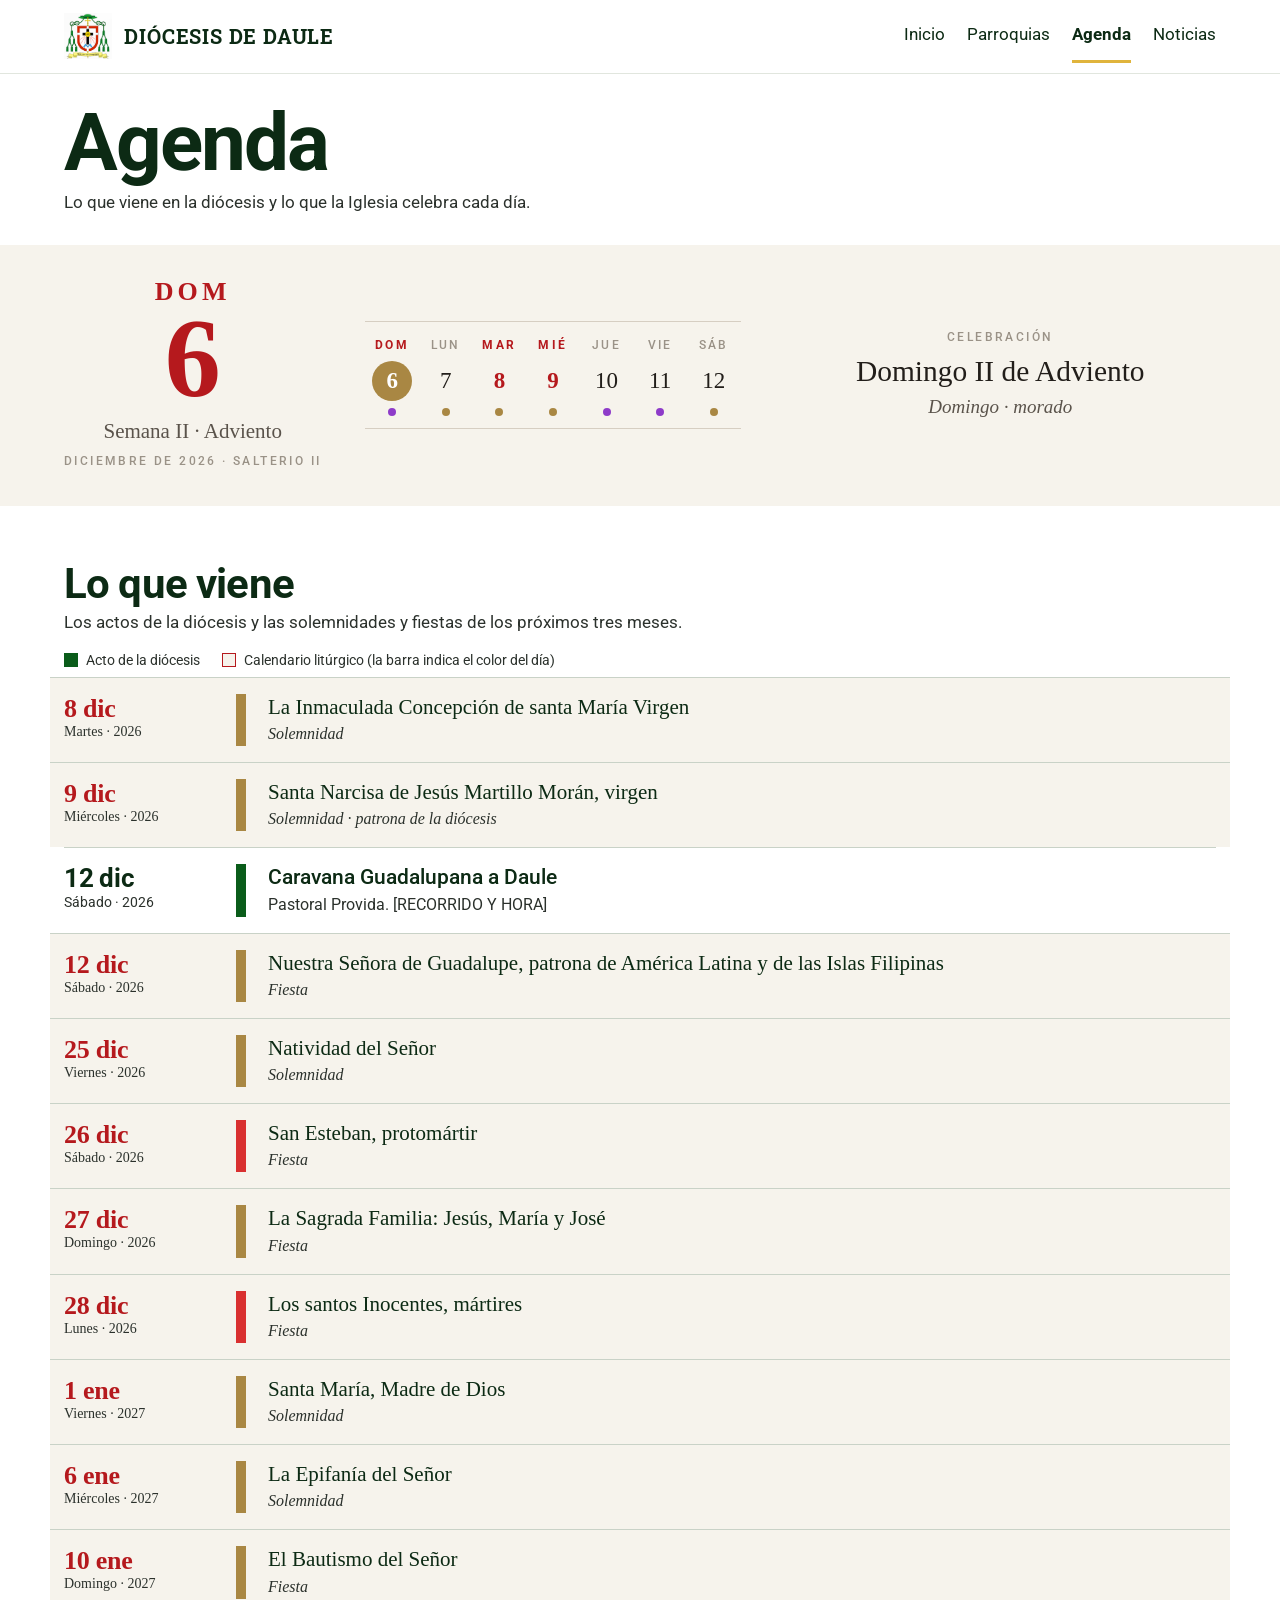
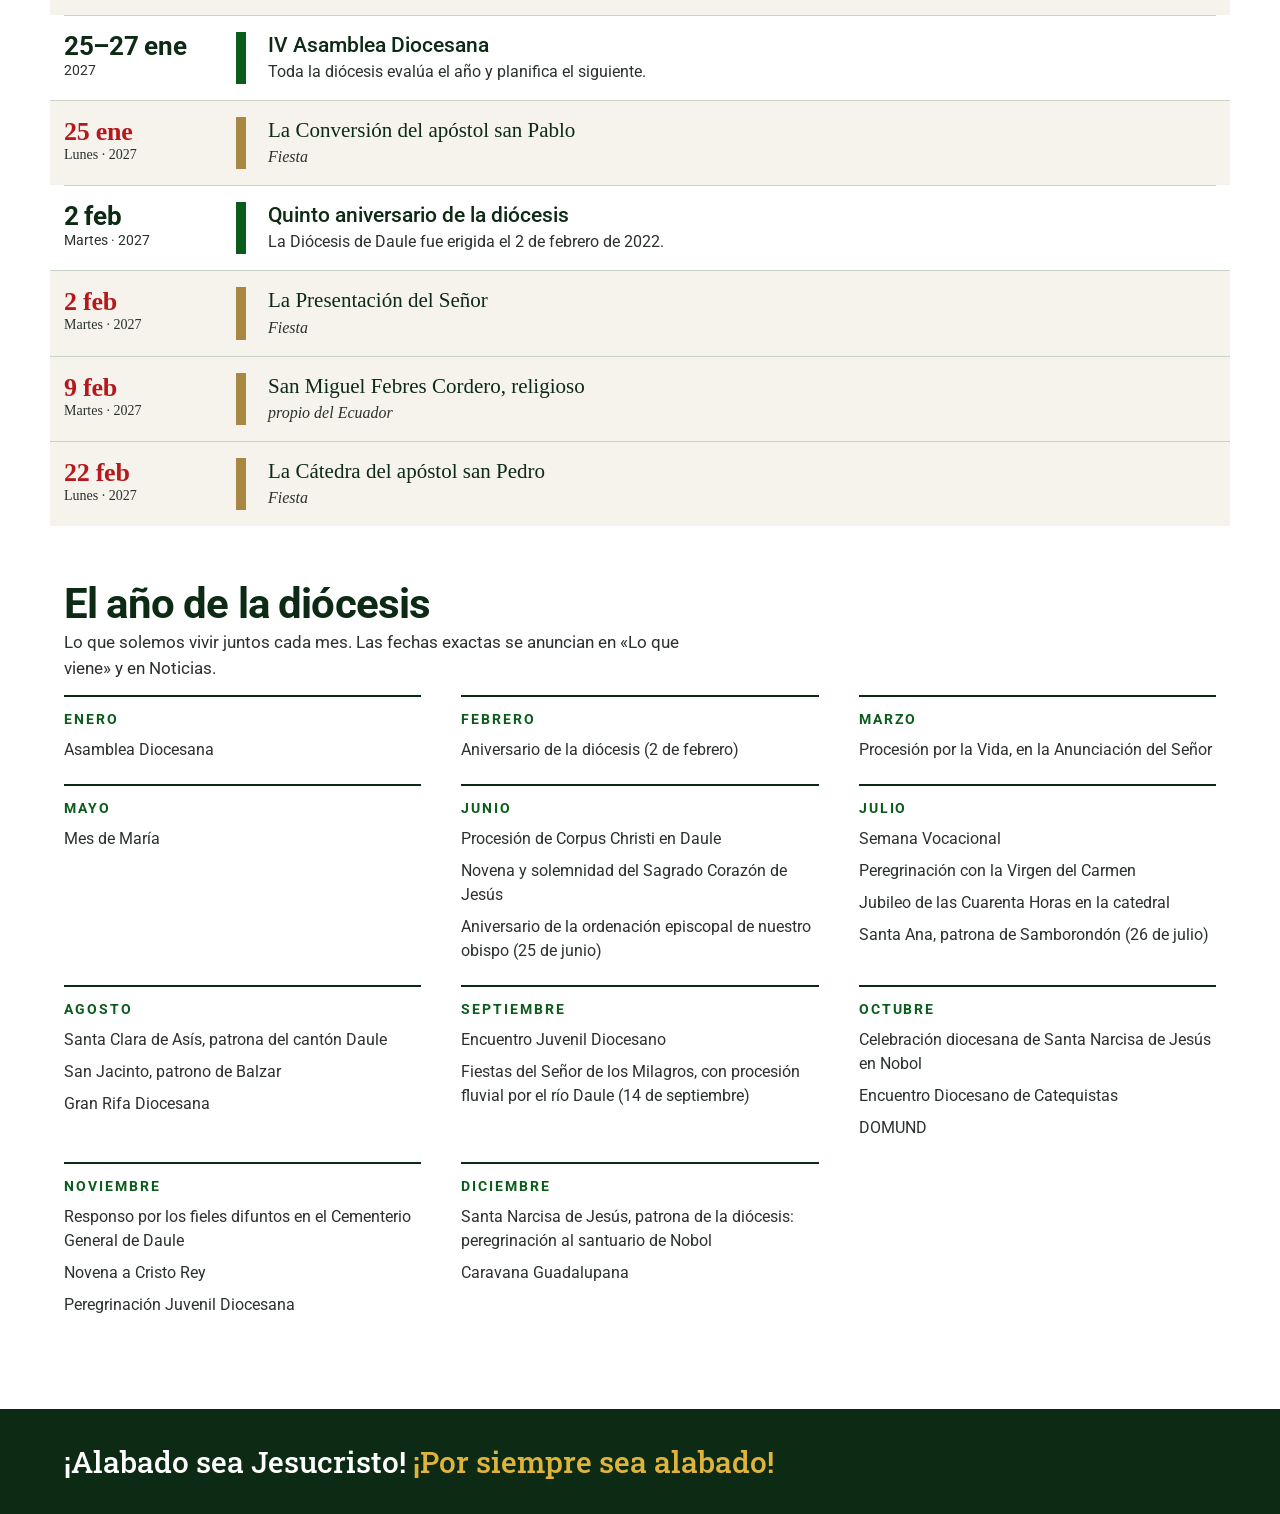
==== agenda.html @ 283fdbd5 "Agenda, menú del teléfono y enlaces de la portada a las subpáginas - agenda.html: actos de la dióces" ====
<!doctype html>
<html lang="es">
<head>
<meta charset="utf-8">
<meta name="viewport" content="width=device-width, initial-scale=1">
<!-- Sitio en construcción: quitar esta línea cuando se publique oficialmente -->
<meta name="robots" content="noindex, nofollow">
<title>Agenda · Diócesis de Daule</title>
<meta name="description" content="Agenda de la Diócesis de Daule: lo que viene en la diócesis y en el calendario litúrgico.">
<link rel="icon" href="img/escudo.png">
<link rel="preconnect" href="https://fonts.googleapis.com">
<link rel="preconnect" href="https://fonts.gstatic.com" crossorigin>
<link rel="stylesheet" href="https://fonts.googleapis.com/css2?family=Roboto:wght@300;400;500;700&family=Roboto+Slab:wght@500;700&display=swap">
<link rel="stylesheet" href="css/hoja.css">
<style>
:root { --verde: #0A5C1A; --oscuro: #0C2A14; --oro: #E0B43C; --texto: #2B312C; --crema: #F6F3EC; }
* { box-sizing: border-box; }
body { margin: 0; font-family: 'Roboto', Arial, sans-serif; color: var(--texto); line-height: 1.5; font-size: 17px; background: #FFFFFF; }
a { color: var(--verde); }
a:hover { color: var(--oscuro); }
.ancho { max-width: 1200px; margin: 0 auto; padding: 0 24px; }
header { position: sticky; top: 0; z-index: 50; background: #FFFFFF; border-bottom: 1px solid #E1E6DE; }
header .ancho { display: flex; align-items: center; justify-content: space-between; gap: 16px; padding-top: 10px; padding-bottom: 10px; }
.marca { display: flex; align-items: center; gap: 12px; text-decoration: none; color: var(--oscuro); font-family: 'Roboto Slab', serif; font-weight: 700; font-size: 20px; letter-spacing: 0.04em; }
.marca img { height: 46px; width: auto; }
header nav { display: flex; gap: 22px; flex-wrap: wrap; }
header nav a { text-decoration: none; color: var(--oscuro); padding: 12px 0; }
header nav a[aria-current] { font-weight: 700; border-bottom: 3px solid var(--oro); }
h1 { margin: 30px 0 8px; font-weight: 700; font-size: clamp(40px, 7vw, 80px); line-height: 0.98; letter-spacing: -0.025em; color: var(--oscuro); }
.bajada { margin: 0 0 30px; max-width: 600px; }
h2 { margin: 56px 0 4px; font-weight: 700; font-size: clamp(28px, 3.4vw, 42px); letter-spacing: -0.02em; color: var(--oscuro); line-height: 1.05; }
.sub { margin: 0 0 14px; max-width: 620px; }
.leyenda { display: flex; flex-wrap: wrap; gap: 6px 22px; font-size: 14px; margin: 0 0 6px; padding: 0; list-style: none; }
.leyenda li { display: flex; align-items: center; gap: 8px; }
.leyenda i { width: 14px; height: 14px; display: inline-block; }
.acto { display: grid; grid-template-columns: 150px 10px minmax(0, 1fr); gap: 0 22px; border-top: 1px solid #C9D2C7; padding: 16px 0; align-items: start; }
.acto .cuando { font-weight: 700; font-size: 26px; letter-spacing: -0.01em; color: var(--oscuro); line-height: 1.15; }
.acto .cuando small { display: block; font-weight: 400; font-size: 14px; letter-spacing: 0; color: var(--texto); text-transform: capitalize; }
.acto .barra { align-self: stretch; background: var(--verde); }
.acto h3 { margin: 0; font-size: 21px; font-weight: 500; color: var(--oscuro); line-height: 1.25; }
.acto p { margin: 2px 0 0; font-size: 16px; }
.acto.hoy-es h3::after { content: 'hoy'; font-size: 12px; font-weight: 700; text-transform: uppercase; letter-spacing: .1em; background: var(--oro); color: var(--oscuro); padding: 2px 7px; margin-left: 10px; vertical-align: middle; }
.acto.liturgia { background: var(--crema); padding-left: 14px; padding-right: 14px; margin: 0 -14px; }
.acto.liturgia h3, .acto.liturgia .cuando { font-family: 'Palatino Linotype', Palatino, 'Book Antiqua', 'URW Palladio L', Georgia, serif; font-weight: 400; }
.acto.liturgia .cuando { color: #B5191D; font-weight: 700; }
.acto.liturgia p { font-style: italic; font-family: 'Palatino Linotype', Palatino, 'Book Antiqua', 'URW Palladio L', Georgia, serif; }
.meses { display: grid; grid-template-columns: repeat(auto-fill, minmax(260px, 1fr)); gap: 0 40px; padding-bottom: 70px; }
.mes { border-top: 2px solid var(--oscuro); padding: 12px 0 18px; }
.mes h3 { margin: 0 0 4px; font-size: 14px; font-weight: 700; text-transform: uppercase; letter-spacing: .14em; color: var(--verde); }
.mes ul { margin: 0; padding: 0; list-style: none; }
.mes li { padding: 4px 0; font-size: 16px; }
footer { background: var(--oscuro); color: #FFFFFF; }
footer p { margin: 0; padding: 30px 0; font-family: 'Roboto Slab', serif; font-weight: 500; font-size: clamp(20px, 3vw, 30px); }
footer span { color: var(--oro); }
@media (max-width: 760px) {
  header nav { gap: 12px; font-size: 14px; flex-wrap: nowrap; }
  .marca span { display: none; }
  .acto { grid-template-columns: 8px minmax(0, 1fr); gap: 2px 14px; }
  .acto .cuando { grid-column: 2; font-size: 20px; }
  .acto .cuando small { display: inline; margin-left: 8px; }
  .acto .barra { grid-row: 1 / span 2; grid-column: 1; }
  .acto > div:last-child { grid-column: 2; }
}
</style>
</head>
<body>
<header>
  <div class="ancho">
    <a class="marca" href="index.html"><img src="img/escudo.png" alt="Diócesis de Daule"> <span>DIÓCESIS DE DAULE</span></a>
    <nav aria-label="Principal">
      <a href="index.html">Inicio</a>
      <a href="parroquias.html">Parroquias</a>
      <a href="agenda.html" aria-current="page">Agenda</a>
      <a href="noticias.html">Noticias</a>
    </nav>
  </div>
</header>

<main>
  <div class="ancho">
    <h1>Agenda</h1>
    <p class="bajada">Lo que viene en la diócesis y lo que la Iglesia celebra cada día.</p>
  </div>

  <aside class="hoja" data-hoja hidden aria-label="Calendario litúrgico de hoy"></aside>

  <div class="ancho">
    <h2>Lo que viene</h2>
    <p class="sub">Los actos de la diócesis y las solemnidades y fiestas de los próximos tres meses.</p>
    <ul class="leyenda">
      <li><i style="background: #0A5C1A"></i>Acto de la diócesis</li>
      <li><i style="background: #F6F3EC; border: 1px solid #B5191D"></i>Calendario litúrgico (la barra indica el color del día)</li>
    </ul>
    <div id="viene"></div>

    <h2>El año de la diócesis</h2>
    <p class="sub">Lo que solemos vivir juntos cada mes. Las fechas exactas se anuncian en «Lo que viene» y en Noticias.</p>
    <div class="meses" id="meses"></div>
  </div>
</main>

<footer>
  <div class="ancho"><p>¡Alabado sea Jesucristo! <span>¡Por siempre sea alabado!</span></p></div>
</footer>

<script src="data/agenda.js"></script>
<script src="js/hoja.js"></script>
<script>
(function () {
  var MESES = ['ene', 'feb', 'mar', 'abr', 'may', 'jun', 'jul', 'ago', 'sep', 'oct', 'nov', 'dic'];
  var DIAS = ['domingo', 'lunes', 'martes', 'miércoles', 'jueves', 'viernes', 'sábado'];
  var GRADO = { solemnity: 'Solemnidad', feast: 'Fiesta', triduum: 'Triduo Pascual' };
  var PUNTO = { green: '#2FA84F', white: '#A98743', violet: '#8E3BC9', red: '#D93030', rose: '#E191AE' };
  var VENTANA = 92;   // días hacia adelante

  function el(tag, clase, texto) {
    var e = document.createElement(tag);
    if (clase) e.className = clase;
    if (texto != null) e.textContent = texto;
    return e;
  }
  function iso(f) { return f.toISOString().slice(0, 10); }
  function fecha(s) { var a = s.split('-'); return new Date(Date.UTC(+a[0], +a[1] - 1, +a[2])); }

  // Hoy en la hora de Ecuador (o ?fecha=AAAA-MM-DD para probar)
  var p = {};
  new Intl.DateTimeFormat('en-CA', { timeZone: 'America/Guayaquil', year: 'numeric', month: '2-digit', day: '2-digit' })
    .formatToParts(new Date()).forEach(function (x) { p[x.type] = x.value; });
  var prueba = /^\d{4}-\d{2}-\d{2}$/.exec(new URLSearchParams(location.search).get('fecha') || '');
  var hoy = fecha(prueba ? prueba[0] : p.year + '-' + p.month + '-' + p.day);
  var fin = new Date(hoy.getTime() + VENTANA * 86400000);

  // El año de la diócesis
  var meses = document.getElementById('meses');
  (window.ANIO_DIOCESANO || []).forEach(function (m) {
    var caja = el('div', 'mes');
    caja.appendChild(el('h3', null, m[0]));
    var ul = el('ul');
    m[1].forEach(function (t) { ul.appendChild(el('li', null, t)); });
    caja.appendChild(ul);
    meses.appendChild(caja);
  });

  function cuando(d, h) {
    var c = el('div', 'cuando');
    var t = d.getUTCDate() + (h && h.getUTCMonth() === d.getUTCMonth() ? '–' + h.getUTCDate() : '') + ' ' + MESES[d.getUTCMonth()];
    if (h && h.getUTCMonth() !== d.getUTCMonth()) t += ' – ' + h.getUTCDate() + ' ' + MESES[h.getUTCMonth()];
    c.appendChild(document.createTextNode(t));
    c.appendChild(el('small', null, (h ? '' : DIAS[d.getUTCDay()] + ' · ') + d.getUTCFullYear()));
    return c;
  }

  function pintar() {
    var filas = [];
    (window.AGENDA || []).forEach(function (a) {
      var d = fecha(a.desde), h = a.hasta ? fecha(a.hasta) : null;
      if ((h || d) < hoy) return;                       // ya pasó
      filas.push({ d: d, h: h, titulo: a.titulo, detalle: a.detalle, tipo: 'diocesis', orden: 0 });
    });
    for (var f = new Date(hoy.getTime()); f <= fin; f = new Date(f.getTime() + 86400000)) {
      var x = ((window.CALENDARIO || {})[String(f.getUTCFullYear())] || {})[iso(f)];
      if (!x || !(GRADO[x.t] || x.src)) continue;       // solo solemnidades, fiestas y lo propio
      var linea = [];
      if (GRADO[x.t]) linea.push(GRADO[x.t]);
      if (x.sub) linea.push(x.sub);
      else if (x.src === 'ec-dau') linea.push('propio de la diócesis');
      else if (x.src === 'ec') linea.push('propio del Ecuador');
      filas.push({ d: new Date(f.getTime()), titulo: x.n, detalle: linea.join(' · '), tipo: 'liturgia', color: PUNTO[x.c], orden: 1 });
    }
    filas.sort(function (a, b) { return a.d - b.d || a.orden - b.orden; });

    var caja = document.getElementById('viene');
    caja.textContent = '';
    filas.forEach(function (r) {
      var art = el('article', 'acto' + (r.tipo === 'liturgia' ? ' liturgia' : ''));
      if (r.d <= hoy && (r.h || r.d) >= hoy) art.className += ' hoy-es';
      art.appendChild(cuando(r.d, r.h));
      var barra = el('div', 'barra');
      if (r.tipo === 'liturgia') barra.style.background = r.color || '#A98743';
      art.appendChild(barra);
      var cuerpo = el('div');
      cuerpo.appendChild(el('h3', null, r.titulo));
      if (r.detalle) cuerpo.appendChild(el('p', null, r.detalle));
      art.appendChild(cuerpo);
      caja.appendChild(art);
    });
    if (!filas.length) caja.appendChild(el('p', null, 'Pronto anunciaremos los próximos actos.'));
  }

  // Carga los años del calendario que toca la ventana y pinta
  var anios = {}; anios[hoy.getUTCFullYear()] = 1; anios[fin.getUTCFullYear()] = 1;
  var lista = Object.keys(anios), faltan = lista.length;
  lista.forEach(function (a) {
    var s = document.createElement('script');
    s.src = 'data/calendario/daule-' + a + '.js';
    s.onload = s.onerror = function () { if (--faltan === 0) pintar(); };
    document.head.appendChild(s);
  });
})();
</script>
</body>
</html>
---- css/hoja.css ----
/* Hoja del calendario litúrgico (aspecto de la hoja de Manna) */
.hoja{background:#F6F3EC;font-family:'Palatino Linotype',Palatino,'Book Antiqua','URW Palladio L',Georgia,serif;color:#221E1A}
.hoja[hidden]{display:none}
.hoja-caja{max-width:1200px;margin:0 auto;padding:34px 24px 36px;display:grid;grid-template-columns:minmax(210px,auto) minmax(0,1fr) minmax(0,1.15fr);gap:20px 44px;align-items:center}
.hoja-dia{text-align:center}
.hoja-sem{color:#B5191D;font-weight:700;font-size:26px;letter-spacing:.16em;text-transform:uppercase;line-height:1}
.hoja-num{color:#B5191D;font-weight:700;font-size:112px;line-height:.95}
.hoja-tiempo{font-size:21px;color:#5A534B;padding-top:4px}
.hoja-mes,.hoja-rotulo,.tira-dia{font-family:'Roboto',Arial,sans-serif;text-transform:uppercase;letter-spacing:.2em;font-size:12px;font-weight:500;color:#9A9287}
.hoja-mes{padding-top:5px}
.hoja-tira{list-style:none;margin:0;padding:14px 0 12px;display:grid;grid-template-columns:repeat(7,1fr);border-top:1.5px solid #D6CEC2;border-bottom:1.5px solid #D6CEC2;text-align:center}
.hoja-tira li{display:flex;flex-direction:column;align-items:center;gap:7px}
.tira-num{font-size:23px;line-height:40px;width:40px;height:40px;border-radius:50%}
.tira-punto{width:8px;height:8px;border-radius:50%}
.hoja-tira .fuerte .tira-dia,.hoja-tira .fuerte .tira-num{color:#B5191D;font-weight:700}
.hoja-tira .hoy .tira-num{background:#A98743;color:#FFFFFF;font-weight:700}
.hoja-cel{text-align:center}
.hoja-cel p{margin:0}
.hoja-nombre{font-size:clamp(23px,2.3vw,31px);line-height:1.18;padding:8px 0 4px}
.hoja-grado{font-style:italic;font-size:19px;color:#5A534B}
.hoja-nota{font-size:16px;color:#6B645B;padding-top:8px}
@media (max-width:1000px){.hoja-caja{grid-template-columns:1fr;max-width:560px;gap:22px;padding:30px 22px 32px}}
@media (max-width:760px){.hoja-num{font-size:96px}.tira-num{font-size:20px;width:36px;height:36px;line-height:36px}.tira-dia{font-size:11px;letter-spacing:.12em}}
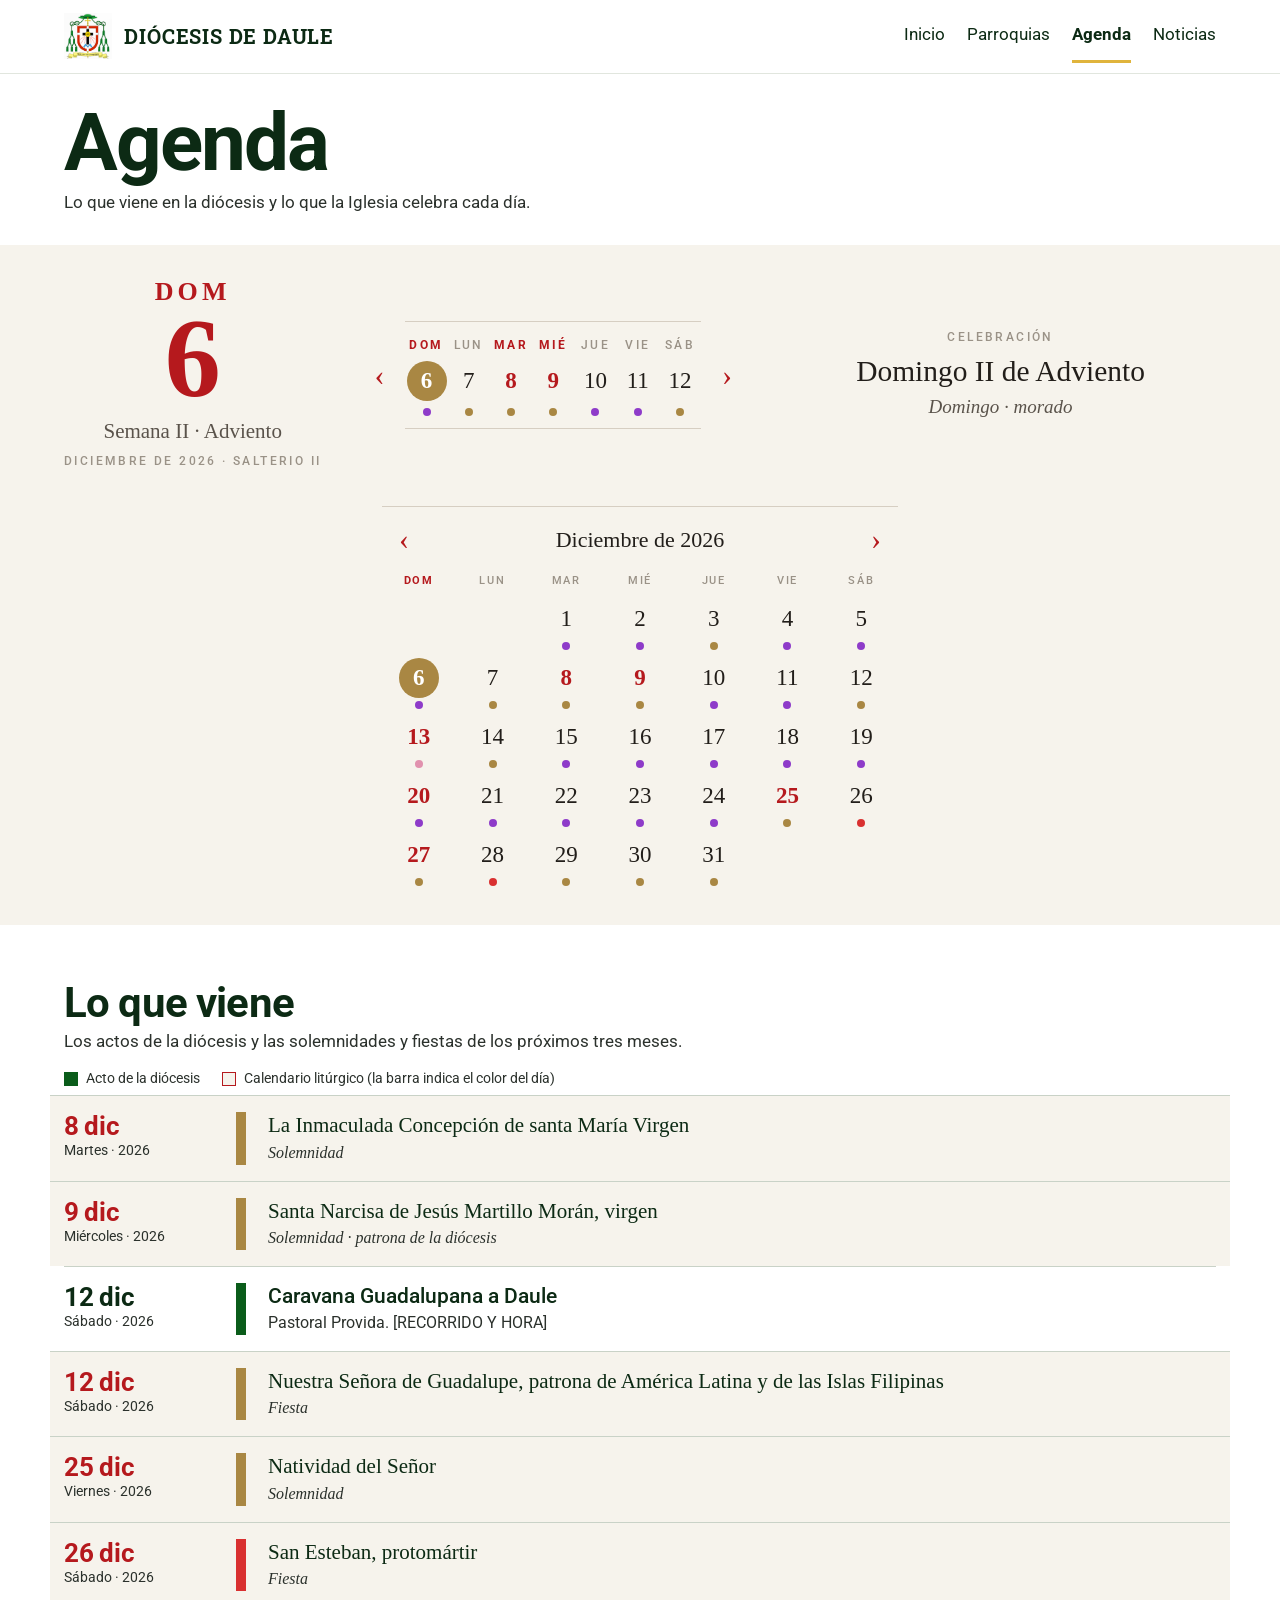
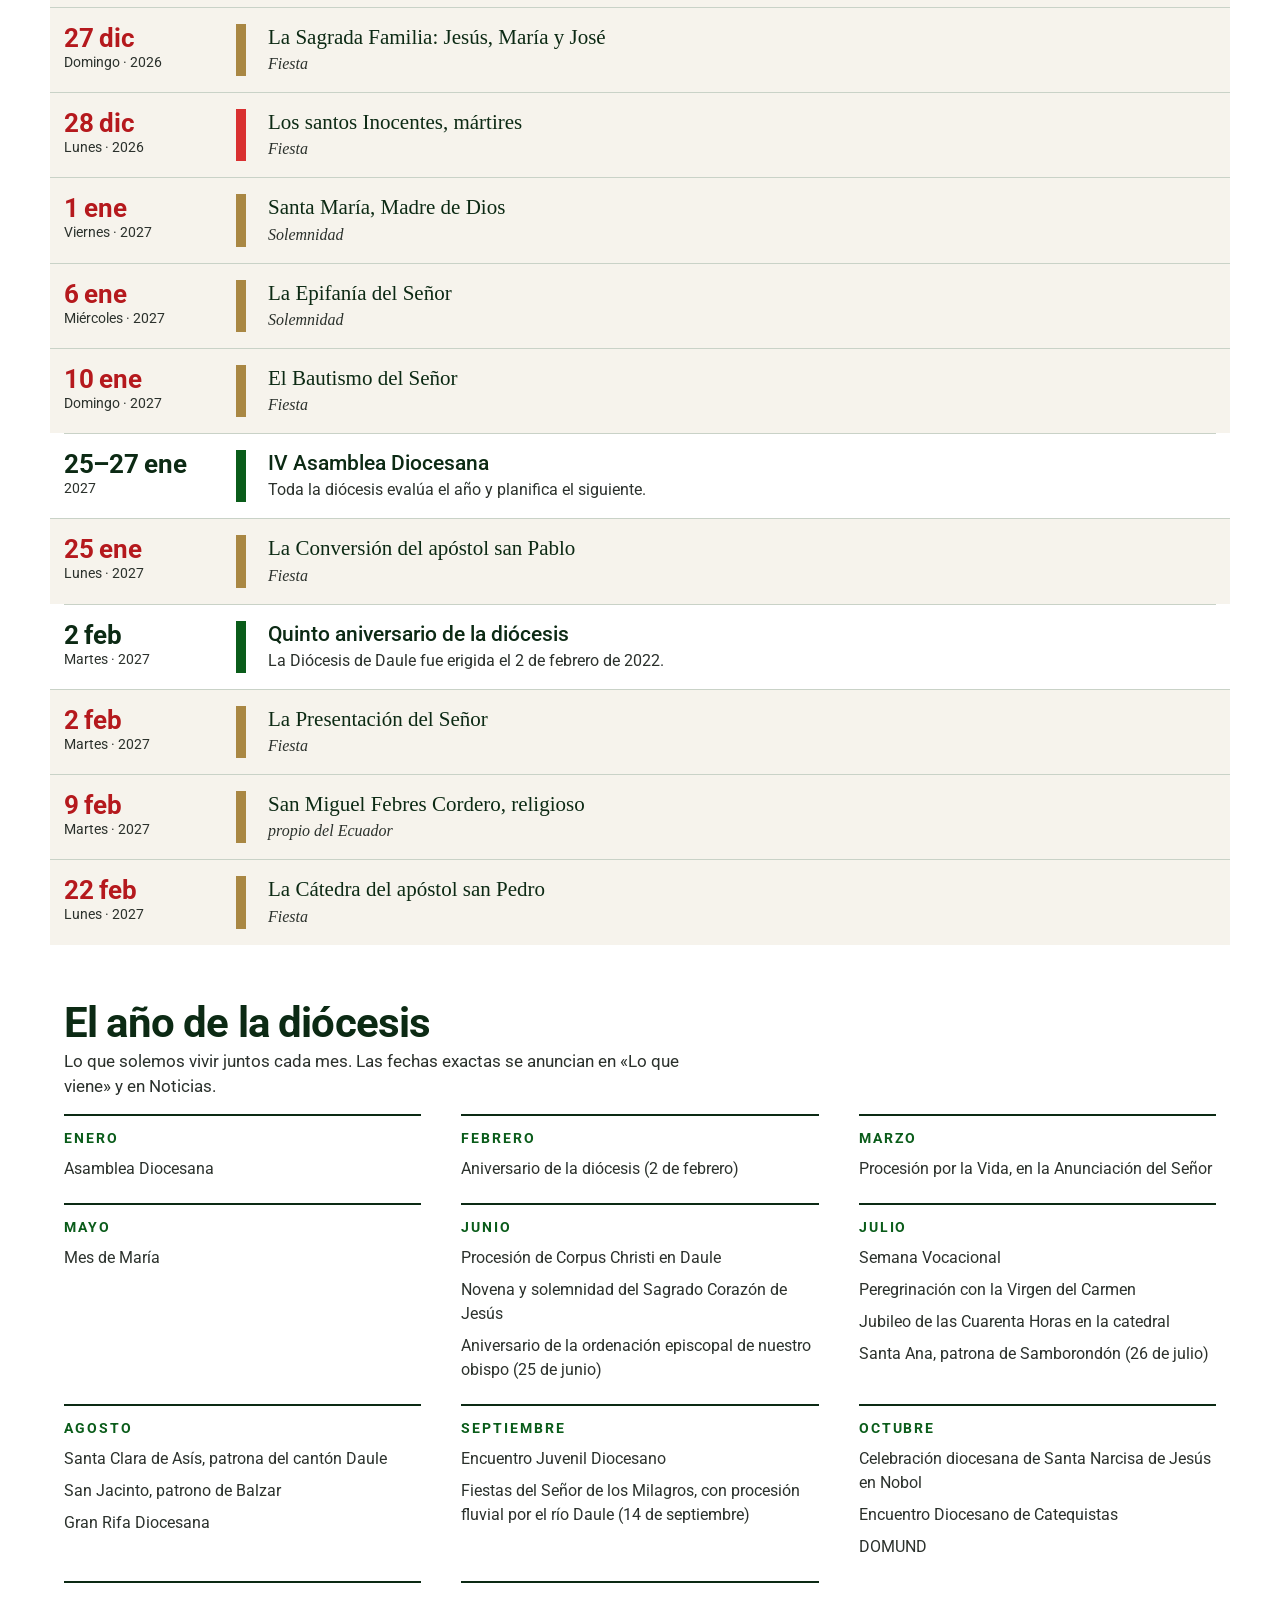
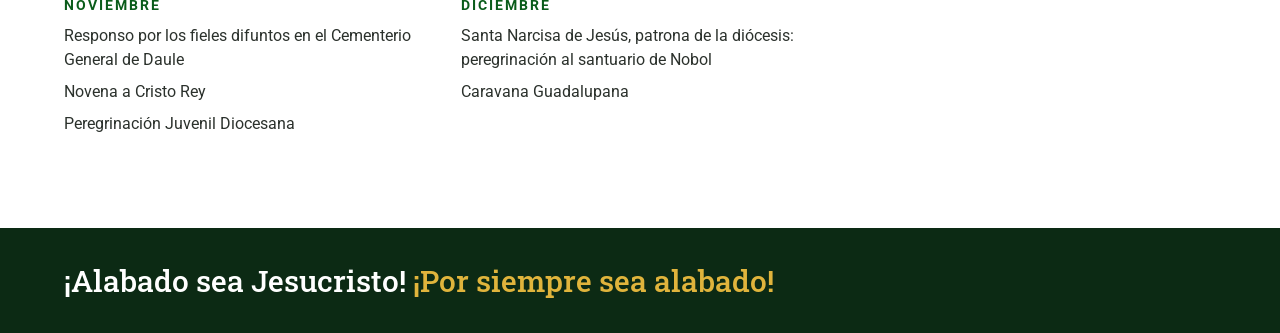
==== commit d4649542: "Calendario litúrgico navegable: días y semanas en la hoja, mes completo en la agenda Co-Authored-By:" ====
--- a/agenda.html
+++ b/agenda.html
@@ -41,8 +41,8 @@
 .acto p { margin: 2px 0 0; font-size: 16px; }
 .acto.hoy-es h3::after { content: 'hoy'; font-size: 12px; font-weight: 700; text-transform: uppercase; letter-spacing: .1em; background: var(--oro); color: var(--oscuro); padding: 2px 7px; margin-left: 10px; vertical-align: middle; }
 .acto.liturgia { background: var(--crema); padding-left: 14px; padding-right: 14px; margin: 0 -14px; }
-.acto.liturgia h3, .acto.liturgia .cuando { font-family: 'Palatino Linotype', Palatino, 'Book Antiqua', 'URW Palladio L', Georgia, serif; font-weight: 400; }
-.acto.liturgia .cuando { color: #B5191D; font-weight: 700; }
+.acto.liturgia h3 { font-family: 'Palatino Linotype', Palatino, 'Book Antiqua', 'URW Palladio L', Georgia, serif; font-weight: 400; }
+.acto.liturgia .cuando { color: #B5191D; }
 .acto.liturgia p { font-style: italic; font-family: 'Palatino Linotype', Palatino, 'Book Antiqua', 'URW Palladio L', Georgia, serif; }
 .meses { display: grid; grid-template-columns: repeat(auto-fill, minmax(260px, 1fr)); gap: 0 40px; padding-bottom: 70px; }
 .mes { border-top: 2px solid var(--oscuro); padding: 12px 0 18px; }
@@ -82,7 +82,11 @@
     <p class="bajada">Lo que viene en la diócesis y lo que la Iglesia celebra cada día.</p>
   </div>
 
-  <aside class="hoja" data-hoja hidden aria-label="Calendario litúrgico de hoy"></aside>
+  <div class="hoja">
+    <aside data-hoja hidden aria-label="Calendario litúrgico"></aside>
+    <div class="hoja-deldia" id="del-dia" hidden></div>
+    <div class="hoja-mesbox" data-mes aria-label="Calendario del mes"></div>
+  </div>
 
   <div class="ancho">
     <h2>Lo que viene</h2>
@@ -129,6 +133,22 @@
   var prueba = /^\d{4}-\d{2}-\d{2}$/.exec(new URLSearchParams(location.search).get('fecha') || '');
   var hoy = fecha(prueba ? prueba[0] : p.year + '-' + p.month + '-' + p.day);
   var fin = new Date(hoy.getTime() + VENTANA * 86400000);
+
+  // Actos de la diócesis del día elegido en el calendario
+  var delDia = document.getElementById('del-dia');
+  document.addEventListener('hoja:dia', function (e) {
+    var f = fecha(e.detail);
+    var actos = (window.AGENDA || []).filter(function (a) { return fecha(a.desde) <= f && fecha(a.hasta || a.desde) >= f; });
+    delDia.textContent = '';
+    delDia.hidden = !actos.length;
+    if (!actos.length) return;
+    delDia.appendChild(el('p', 'hoja-rotulo', 'Ese día en la diócesis'));
+    actos.forEach(function (a) {
+      var pr = el('p', 'acto-dia', a.titulo);
+      if (a.detalle) pr.appendChild(el('small', null, a.detalle));
+      delDia.appendChild(pr);
+    });
+  });
 
   // El año de la diócesis
   var meses = document.getElementById('meses');
--- a/css/hoja.css
+++ b/css/hoja.css
@@ -1,23 +1,48 @@
 /* Hoja del calendario litúrgico (aspecto de la hoja de Manna) */
 .hoja{background:#F6F3EC;font-family:'Palatino Linotype',Palatino,'Book Antiqua','URW Palladio L',Georgia,serif;color:#221E1A}
 .hoja[hidden]{display:none}
-.hoja-caja{max-width:1200px;margin:0 auto;padding:34px 24px 36px;display:grid;grid-template-columns:minmax(210px,auto) minmax(0,1fr) minmax(0,1.15fr);gap:20px 44px;align-items:center}
+.hoja-caja{max-width:1200px;margin:0 auto;padding:34px 24px 36px;display:grid;grid-template-columns:minmax(210px,auto) minmax(300px,1fr) minmax(0,1.1fr);gap:20px 36px;align-items:center}
 .hoja-dia{text-align:center}
 .hoja-sem{color:#B5191D;font-weight:700;font-size:26px;letter-spacing:.16em;text-transform:uppercase;line-height:1}
 .hoja-num{color:#B5191D;font-weight:700;font-size:112px;line-height:.95}
 .hoja-tiempo{font-size:21px;color:#5A534B;padding-top:4px}
 .hoja-mes,.hoja-rotulo,.tira-dia{font-family:'Roboto',Arial,sans-serif;text-transform:uppercase;letter-spacing:.2em;font-size:12px;font-weight:500;color:#9A9287}
 .hoja-mes{padding-top:5px}
-.hoja-tira{list-style:none;margin:0;padding:14px 0 12px;display:grid;grid-template-columns:repeat(7,1fr);border-top:1.5px solid #D6CEC2;border-bottom:1.5px solid #D6CEC2;text-align:center}
-.hoja-tira li{display:flex;flex-direction:column;align-items:center;gap:7px}
-.tira-num{font-size:23px;line-height:40px;width:40px;height:40px;border-radius:50%}
-.tira-punto{width:8px;height:8px;border-radius:50%}
-.hoja-tira .fuerte .tira-dia,.hoja-tira .fuerte .tira-num{color:#B5191D;font-weight:700}
-.hoja-tira .hoy .tira-num{background:#A98743;color:#FFFFFF;font-weight:700}
+.hoja button{font:inherit;color:inherit;background:none;border:0;padding:0;margin:0;cursor:pointer}
+.hoja button:disabled{cursor:default;opacity:.35}
+.hoja button:focus-visible{outline:3px solid #0C2A14;outline-offset:2px}
+.hoja-nav{display:flex;align-items:center;gap:4px}
+.hoja-flecha{flex:0 0 44px;width:44px;height:44px;font-size:30px!important;line-height:1!important;color:#B5191D!important;border-radius:50%!important}
+.hoja-flecha:hover{background:#EBE5D9!important}
+.hoja-volver{margin-top:10px!important;font:500 13px 'Roboto',Arial,sans-serif!important;text-transform:uppercase;letter-spacing:.14em;color:#B5191D!important;text-decoration:underline;text-underline-offset:4px;padding:8px 6px!important}
+.hoja-tira{flex:1 1 auto;list-style:none;margin:0;padding:10px 0 8px;display:grid;grid-template-columns:repeat(7,1fr);border-top:1.5px solid #D6CEC2;border-bottom:1.5px solid #D6CEC2;text-align:center}
+.tira-boton{width:100%;display:flex!important;flex-direction:column;align-items:center;gap:7px;padding:4px 0!important}
+.tira-num{font-size:23px;line-height:40px;width:40px;height:40px;border-radius:50%;display:block}
+.tira-punto{width:8px;height:8px;border-radius:50%;display:block}
+.tira-boton:hover:not(:disabled) .tira-num,.mes-boton:hover:not(:disabled) .tira-num{background:#EBE5D9}
+.hoja .fuerte .tira-dia,.hoja .fuerte .tira-num,.mes-dia.fuerte{color:#B5191D;font-weight:700}
+.hoja .hoy .tira-num{box-shadow:inset 0 0 0 2px #A98743}
+.hoja .sel .tira-num,.hoja .sel:hover .tira-num{background:#A98743!important;color:#FFFFFF!important;font-weight:700;box-shadow:none}
+/* Cuadrícula del mes */
+.hoja-mesbox{max-width:560px;margin:0 auto;padding:0 22px 34px}
+.mes-cab{display:flex;align-items:center;justify-content:space-between;border-top:1.5px solid #D6CEC2;padding-top:10px}
+.mes-titulo{font-size:22px}.mes-titulo::first-letter{text-transform:uppercase}
+.mes-rejilla{display:grid;grid-template-columns:repeat(7,1fr);text-align:center;padding-top:6px}
+.mes-dia{font-family:'Roboto',Arial,sans-serif;text-transform:uppercase;letter-spacing:.16em;font-size:11px;font-weight:500;color:#9A9287;padding:6px 0}
+.mes-boton{display:flex!important;flex-direction:column;align-items:center;gap:3px;padding:3px 0 5px!important}
+.mes-boton.fuerte .tira-num{color:#B5191D;font-weight:700}
+.mes-boton.hoy .tira-num{box-shadow:inset 0 0 0 2px #A98743}
+.mes-boton.sel .tira-num{background:#A98743!important;color:#FFFFFF!important;font-weight:700;box-shadow:none}
+.mes-vacio{text-align:center;font-style:italic;color:#6B645B;margin:10px 0 0}
+.hoja-deldia{max-width:560px;margin:0 auto;padding:0 22px 30px;text-align:center}
+.hoja-deldia p{margin:0}
+.hoja-deldia .hoja-rotulo{padding-bottom:4px}
+.hoja-deldia .acto-dia{font-size:20px}
+.hoja-deldia .acto-dia small{display:block;font-size:16px;font-style:italic;color:#5A534B}
 .hoja-cel{text-align:center}
 .hoja-cel p{margin:0}
 .hoja-nombre{font-size:clamp(23px,2.3vw,31px);line-height:1.18;padding:8px 0 4px}
 .hoja-grado{font-style:italic;font-size:19px;color:#5A534B}
 .hoja-nota{font-size:16px;color:#6B645B;padding-top:8px}
 @media (max-width:1000px){.hoja-caja{grid-template-columns:1fr;max-width:560px;gap:22px;padding:30px 22px 32px}}
-@media (max-width:760px){.hoja-num{font-size:96px}.tira-num{font-size:20px;width:36px;height:36px;line-height:36px}.tira-dia{font-size:11px;letter-spacing:.12em}}
+@media (max-width:760px){.hoja-flecha{flex-basis:34px;width:34px}.hoja-caja{padding-left:10px!important;padding-right:10px!important}.hoja-num{font-size:96px}.tira-num{font-size:20px;width:36px;height:36px;line-height:36px}.tira-dia{font-size:11px;letter-spacing:.12em}}
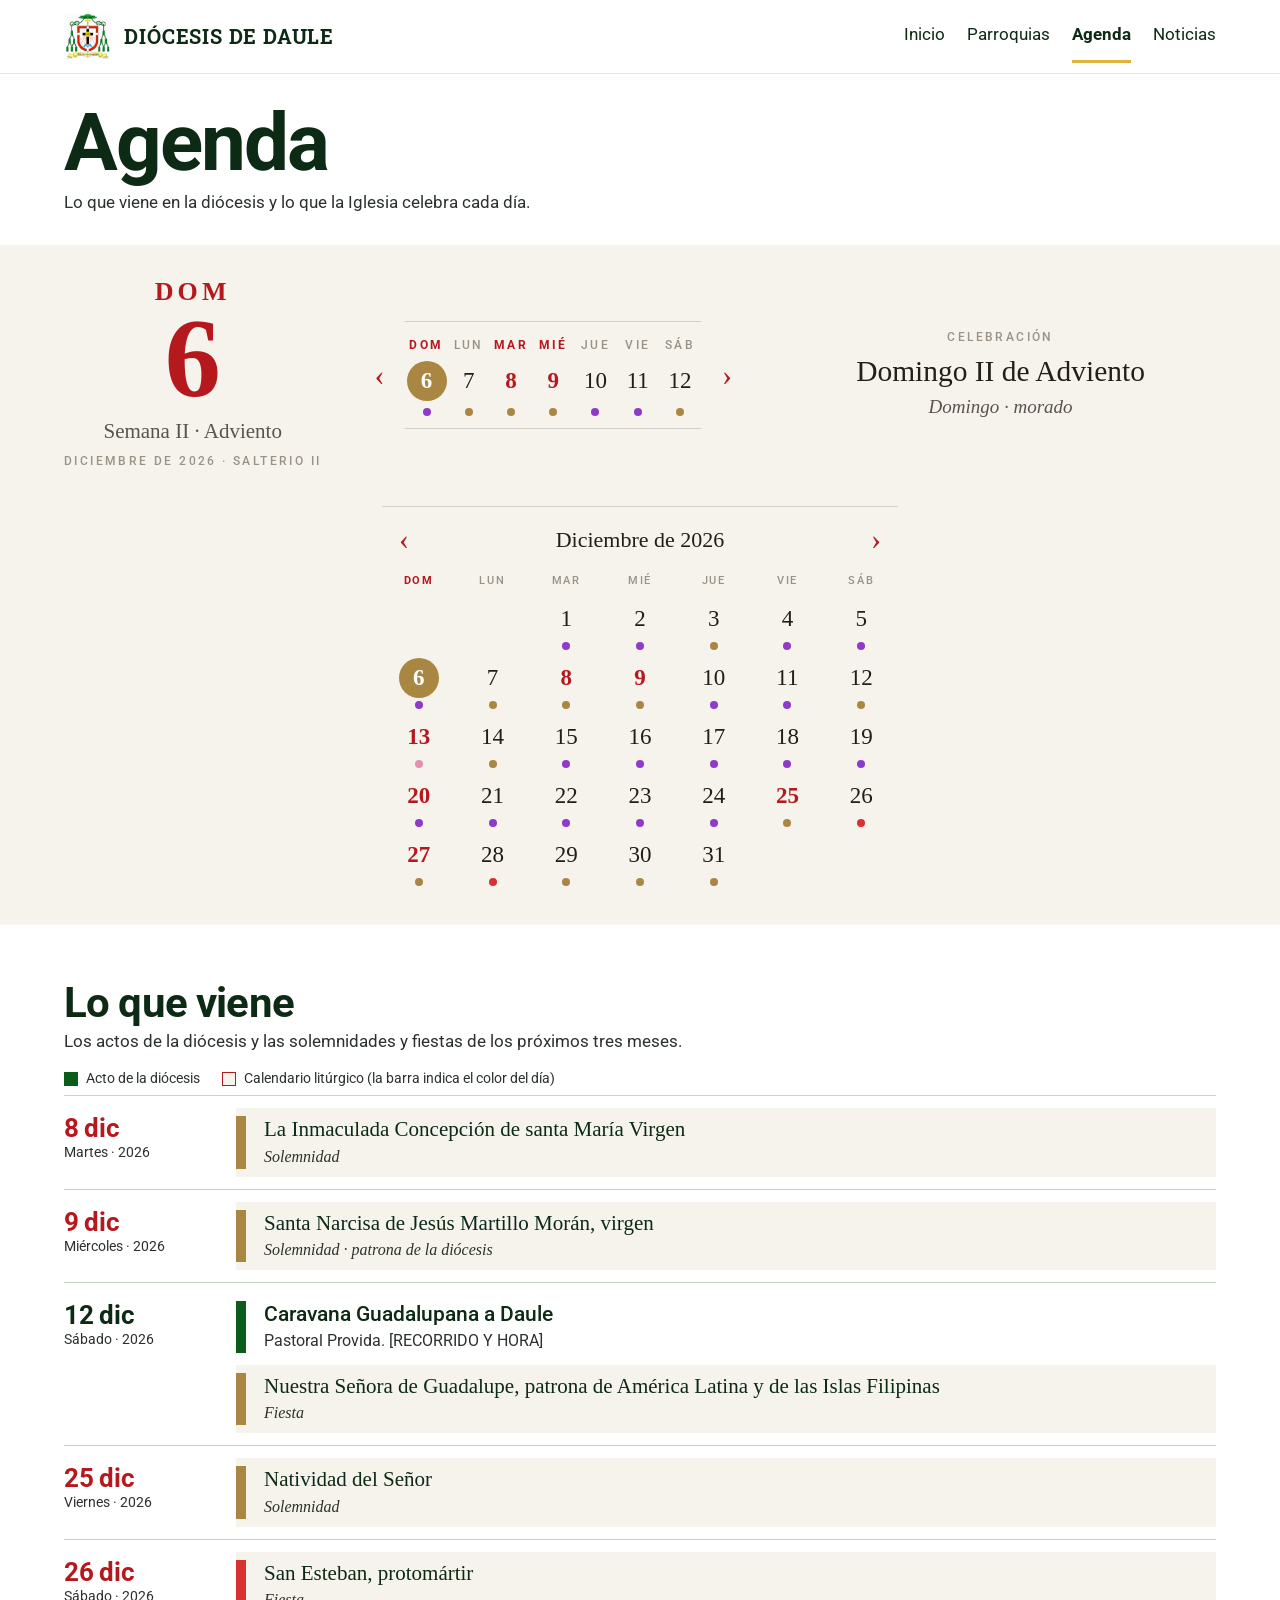
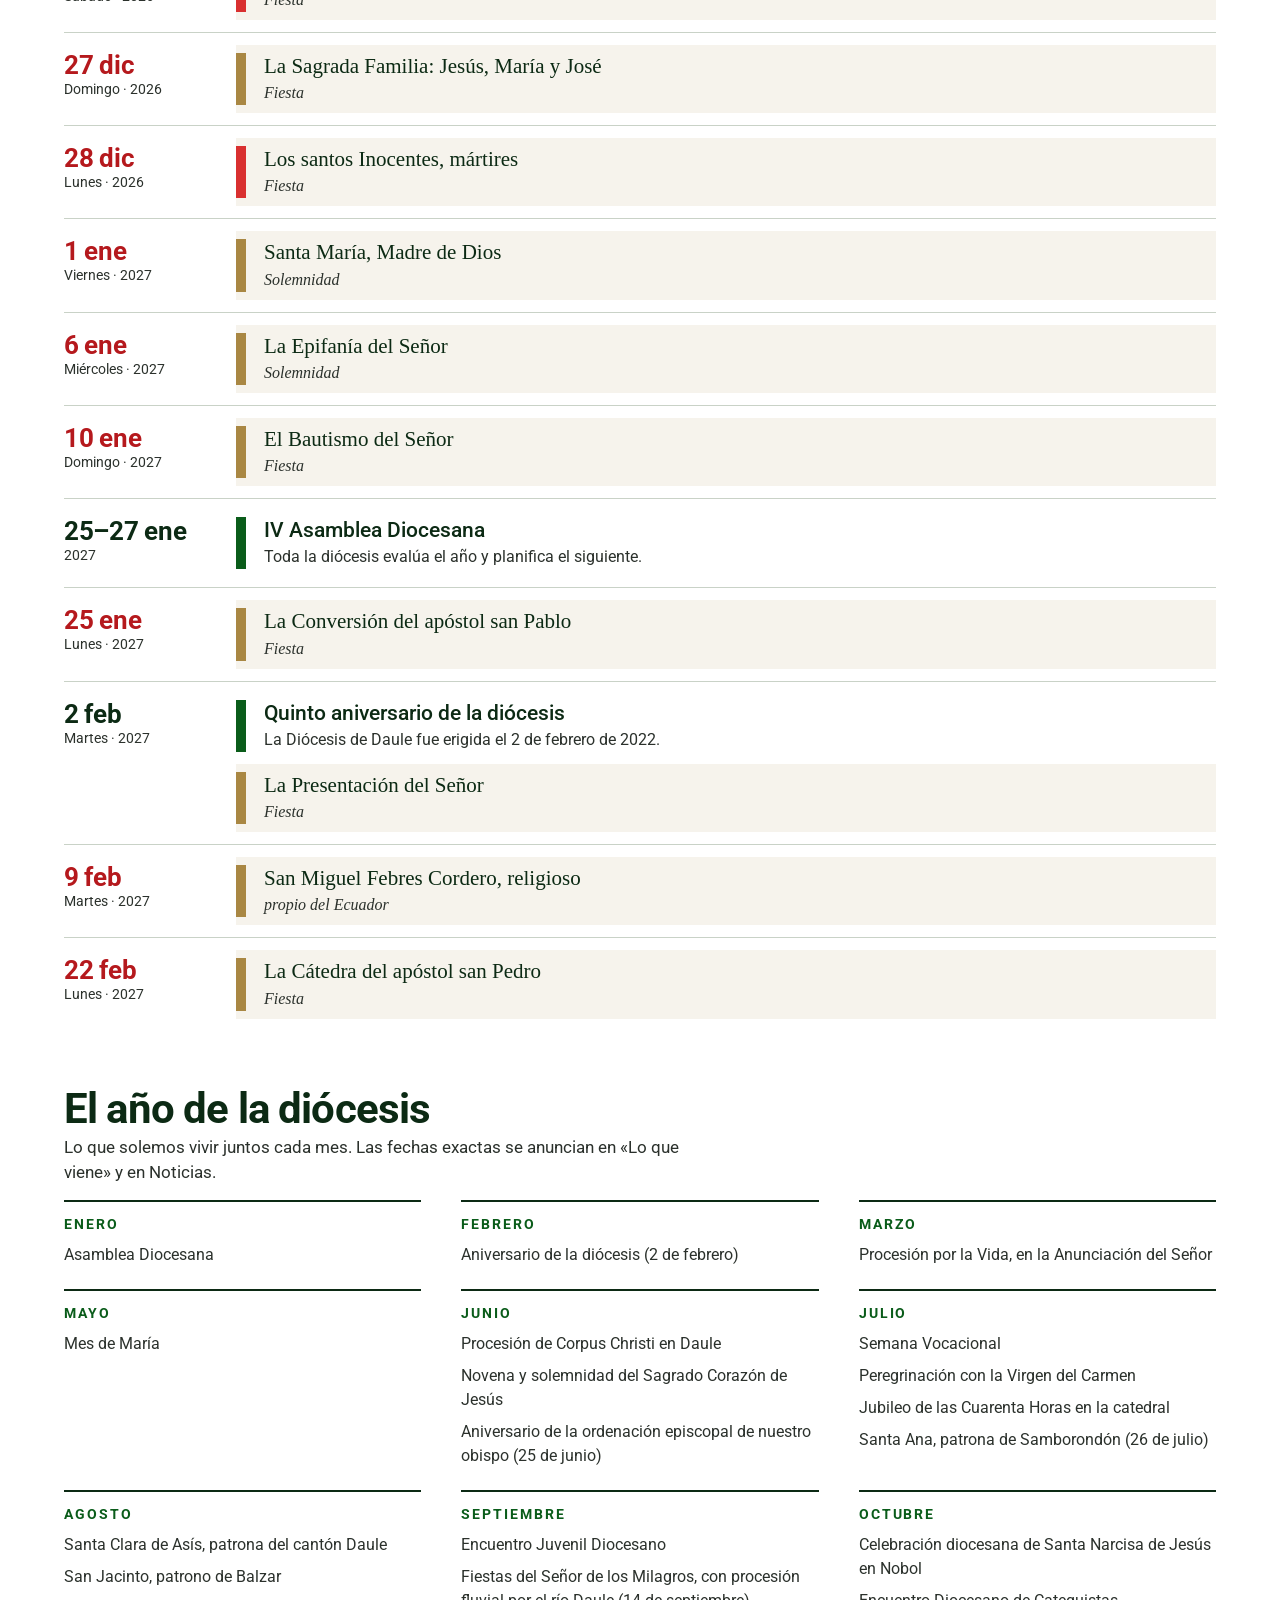
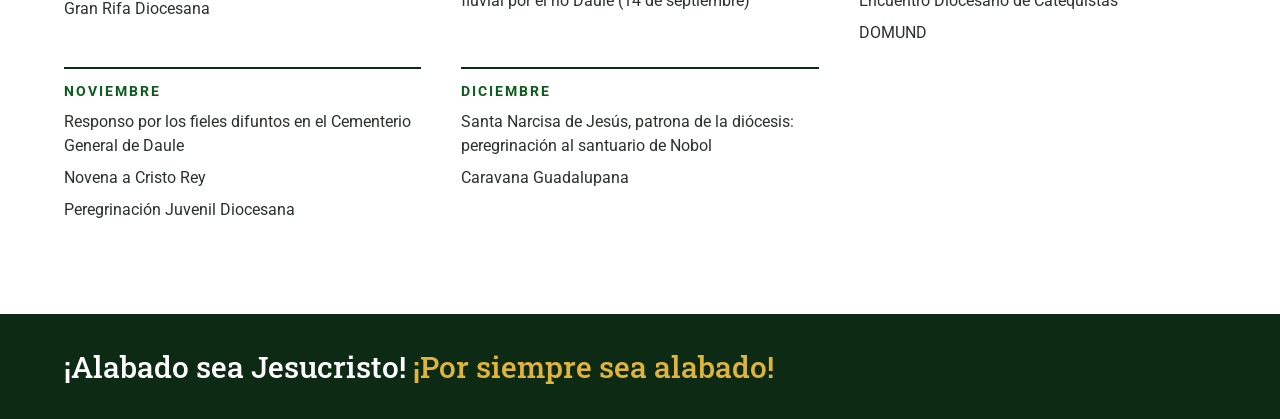
==== commit 2eeadbe9: "Agenda: una sola fecha por día, con todos sus actos debajo Co-Authored-By: Claude Fable 5.2 <noreply" ====
--- a/agenda.html
+++ b/agenda.html
@@ -33,17 +33,19 @@
 .leyenda { display: flex; flex-wrap: wrap; gap: 6px 22px; font-size: 14px; margin: 0 0 6px; padding: 0; list-style: none; }
 .leyenda li { display: flex; align-items: center; gap: 8px; }
 .leyenda i { width: 14px; height: 14px; display: inline-block; }
-.acto { display: grid; grid-template-columns: 150px 10px minmax(0, 1fr); gap: 0 22px; border-top: 1px solid #C9D2C7; padding: 16px 0; align-items: start; }
-.acto .cuando { font-weight: 700; font-size: 26px; letter-spacing: -0.01em; color: var(--oscuro); line-height: 1.15; }
+.acto { display: grid; grid-template-columns: 150px minmax(0, 1fr); gap: 0 22px; border-top: 1px solid #C9D2C7; padding: 12px 0; align-items: start; }
+.acto .cuando { font-weight: 700; font-size: 26px; letter-spacing: -0.01em; color: var(--oscuro); line-height: 1.15; padding-top: 6px; }
+.acto.solo-liturgia .cuando { color: #B5191D; }
 .acto .cuando small { display: block; font-weight: 400; font-size: 14px; letter-spacing: 0; color: var(--texto); text-transform: capitalize; }
-.acto .barra { align-self: stretch; background: var(--verde); }
-.acto h3 { margin: 0; font-size: 21px; font-weight: 500; color: var(--oscuro); line-height: 1.25; }
-.acto p { margin: 2px 0 0; font-size: 16px; }
-.acto.hoy-es h3::after { content: 'hoy'; font-size: 12px; font-weight: 700; text-transform: uppercase; letter-spacing: .1em; background: var(--oro); color: var(--oscuro); padding: 2px 7px; margin-left: 10px; vertical-align: middle; }
-.acto.liturgia { background: var(--crema); padding-left: 14px; padding-right: 14px; margin: 0 -14px; }
-.acto.liturgia h3 { font-family: 'Palatino Linotype', Palatino, 'Book Antiqua', 'URW Palladio L', Georgia, serif; font-weight: 400; }
-.acto.liturgia .cuando { color: #B5191D; }
-.acto.liturgia p { font-style: italic; font-family: 'Palatino Linotype', Palatino, 'Book Antiqua', 'URW Palladio L', Georgia, serif; }
+.acto .cosas { display: flex; flex-direction: column; gap: 6px; }
+.cosa { display: grid; grid-template-columns: 10px minmax(0, 1fr); gap: 0 18px; padding: 6px 0; }
+.cosa .barra { background: var(--verde); }
+.cosa h3 { margin: 0; font-size: 21px; font-weight: 500; color: var(--oscuro); line-height: 1.25; }
+.cosa p { margin: 2px 0 0; font-size: 16px; }
+.acto.hoy-es .cuando::after { content: 'hoy'; display: inline-block; font-size: 12px; font-weight: 700; text-transform: uppercase; letter-spacing: .1em; background: var(--oro); color: var(--oscuro); padding: 2px 7px; margin-left: 10px; vertical-align: middle; }
+.cosa.liturgia { background: var(--crema); padding: 8px 12px 8px 0; }
+.cosa.liturgia h3 { font-family: 'Palatino Linotype', Palatino, 'Book Antiqua', 'URW Palladio L', Georgia, serif; font-weight: 400; }
+.cosa.liturgia p { font-style: italic; font-family: 'Palatino Linotype', Palatino, 'Book Antiqua', 'URW Palladio L', Georgia, serif; }
 .meses { display: grid; grid-template-columns: repeat(auto-fill, minmax(260px, 1fr)); gap: 0 40px; padding-bottom: 70px; }
 .mes { border-top: 2px solid var(--oscuro); padding: 12px 0 18px; }
 .mes h3 { margin: 0 0 4px; font-size: 14px; font-weight: 700; text-transform: uppercase; letter-spacing: .14em; color: var(--verde); }
@@ -55,11 +57,10 @@
 @media (max-width: 760px) {
   header nav { gap: 12px; font-size: 14px; flex-wrap: nowrap; }
   .marca span { display: none; }
-  .acto { grid-template-columns: 8px minmax(0, 1fr); gap: 2px 14px; }
-  .acto .cuando { grid-column: 2; font-size: 20px; }
+  .acto { grid-template-columns: 1fr; gap: 4px; }
+  .acto .cuando { font-size: 20px; padding-top: 0; }
   .acto .cuando small { display: inline; margin-left: 8px; }
-  .acto .barra { grid-row: 1 / span 2; grid-column: 1; }
-  .acto > div:last-child { grid-column: 2; }
+  .cosa { grid-template-columns: 8px minmax(0, 1fr); gap: 0 14px; }
 }
 </style>
 </head>
@@ -189,19 +190,34 @@
     }
     filas.sort(function (a, b) { return a.d - b.d || a.orden - b.orden; });
 
+    // Un solo bloque por fecha: lo que cae el mismo día va junto
+    var grupos = [];
+    filas.forEach(function (r) {
+      var ult = grupos[grupos.length - 1];
+      if (ult && !ult.h && !r.h && ult.d.getTime() === r.d.getTime()) ult.cosas.push(r);
+      else grupos.push({ d: r.d, h: r.h, cosas: [r] });
+    });
+
     var caja = document.getElementById('viene');
     caja.textContent = '';
-    filas.forEach(function (r) {
-      var art = el('article', 'acto' + (r.tipo === 'liturgia' ? ' liturgia' : ''));
-      if (r.d <= hoy && (r.h || r.d) >= hoy) art.className += ' hoy-es';
-      art.appendChild(cuando(r.d, r.h));
-      var barra = el('div', 'barra');
-      if (r.tipo === 'liturgia') barra.style.background = r.color || '#A98743';
-      art.appendChild(barra);
-      var cuerpo = el('div');
-      cuerpo.appendChild(el('h3', null, r.titulo));
-      if (r.detalle) cuerpo.appendChild(el('p', null, r.detalle));
-      art.appendChild(cuerpo);
+    grupos.forEach(function (g) {
+      var art = el('article', 'acto');
+      if (g.cosas.every(function (r) { return r.tipo === 'liturgia'; })) art.className += ' solo-liturgia';
+      if (g.d <= hoy && (g.h || g.d) >= hoy) art.className += ' hoy-es';
+      art.appendChild(cuando(g.d, g.h));
+      var cosas = el('div', 'cosas');
+      g.cosas.forEach(function (r) {
+        var cosa = el('div', 'cosa' + (r.tipo === 'liturgia' ? ' liturgia' : ''));
+        var barra = el('div', 'barra');
+        if (r.tipo === 'liturgia') barra.style.background = r.color || '#A98743';
+        cosa.appendChild(barra);
+        var cuerpo = el('div');
+        cuerpo.appendChild(el('h3', null, r.titulo));
+        if (r.detalle) cuerpo.appendChild(el('p', null, r.detalle));
+        cosa.appendChild(cuerpo);
+        cosas.appendChild(cosa);
+      });
+      art.appendChild(cosas);
       caja.appendChild(art);
     });
     if (!filas.length) caja.appendChild(el('p', null, 'Pronto anunciaremos los próximos actos.'));
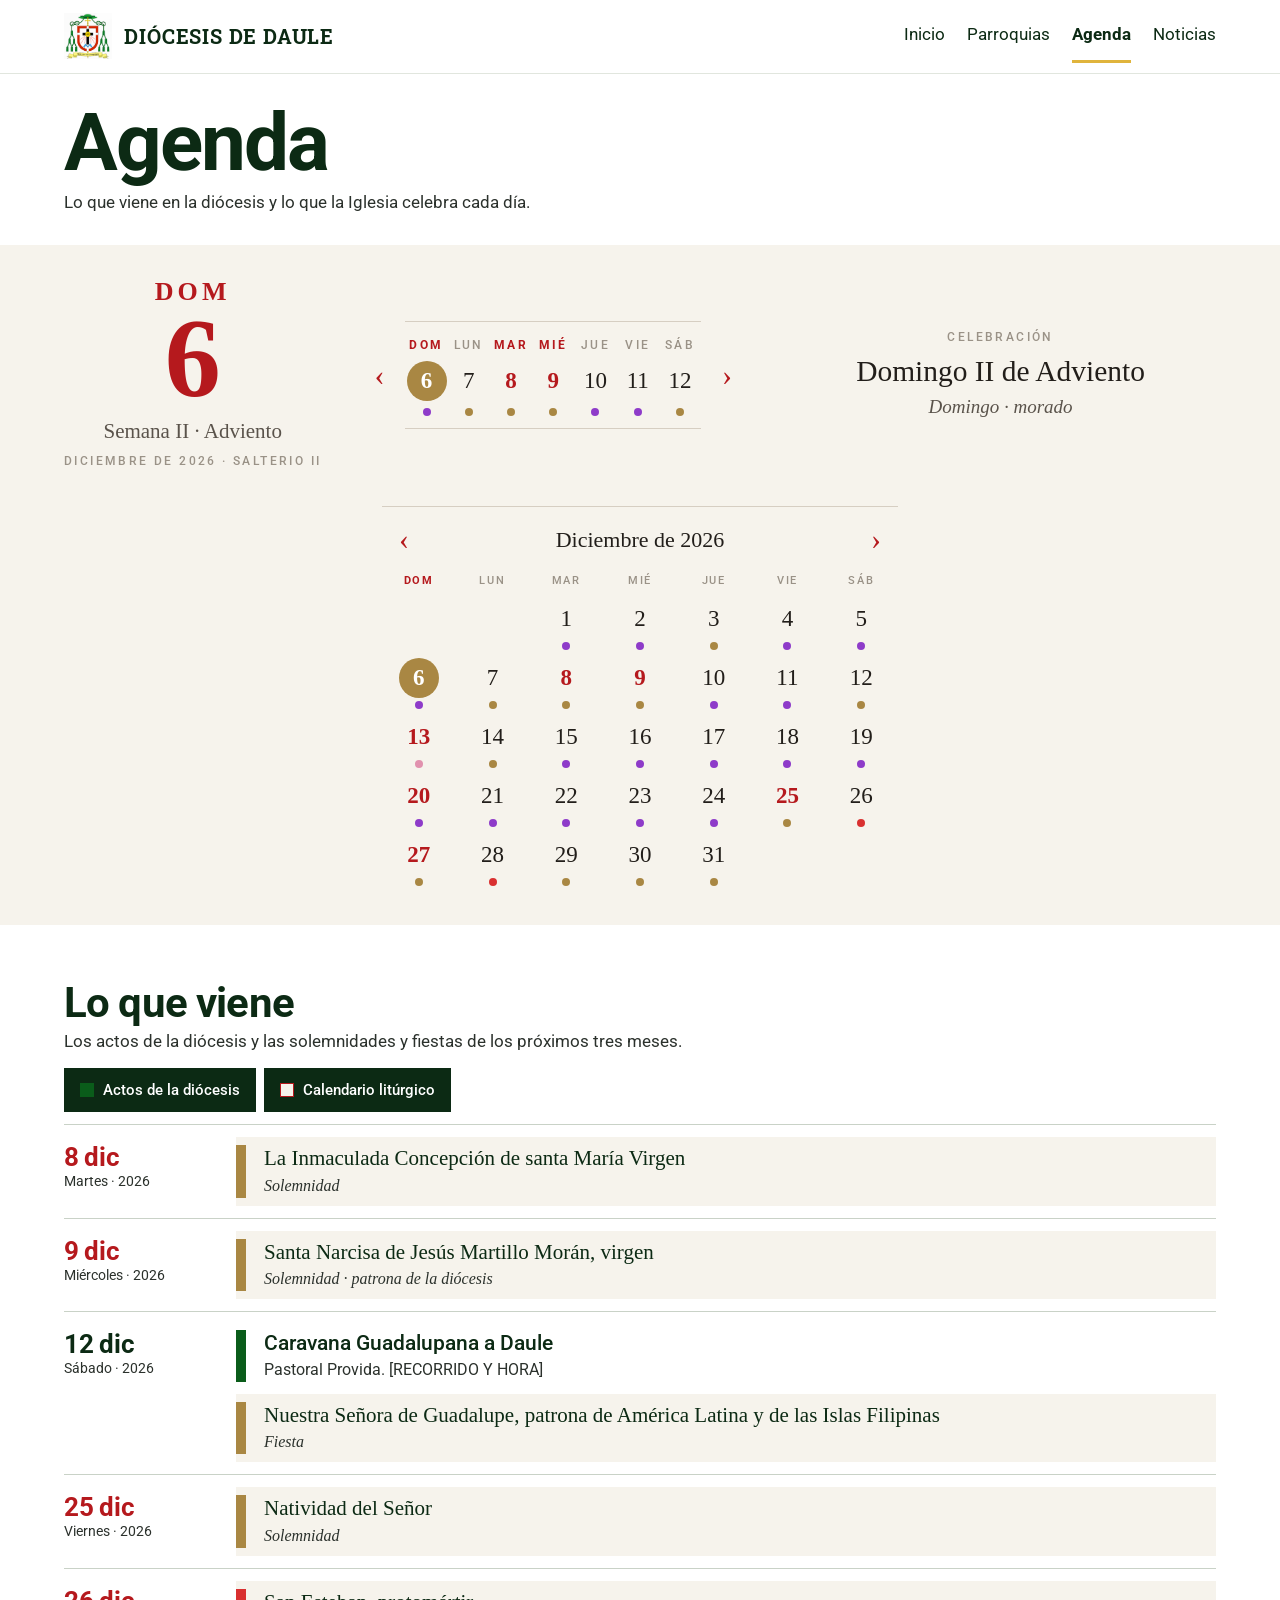
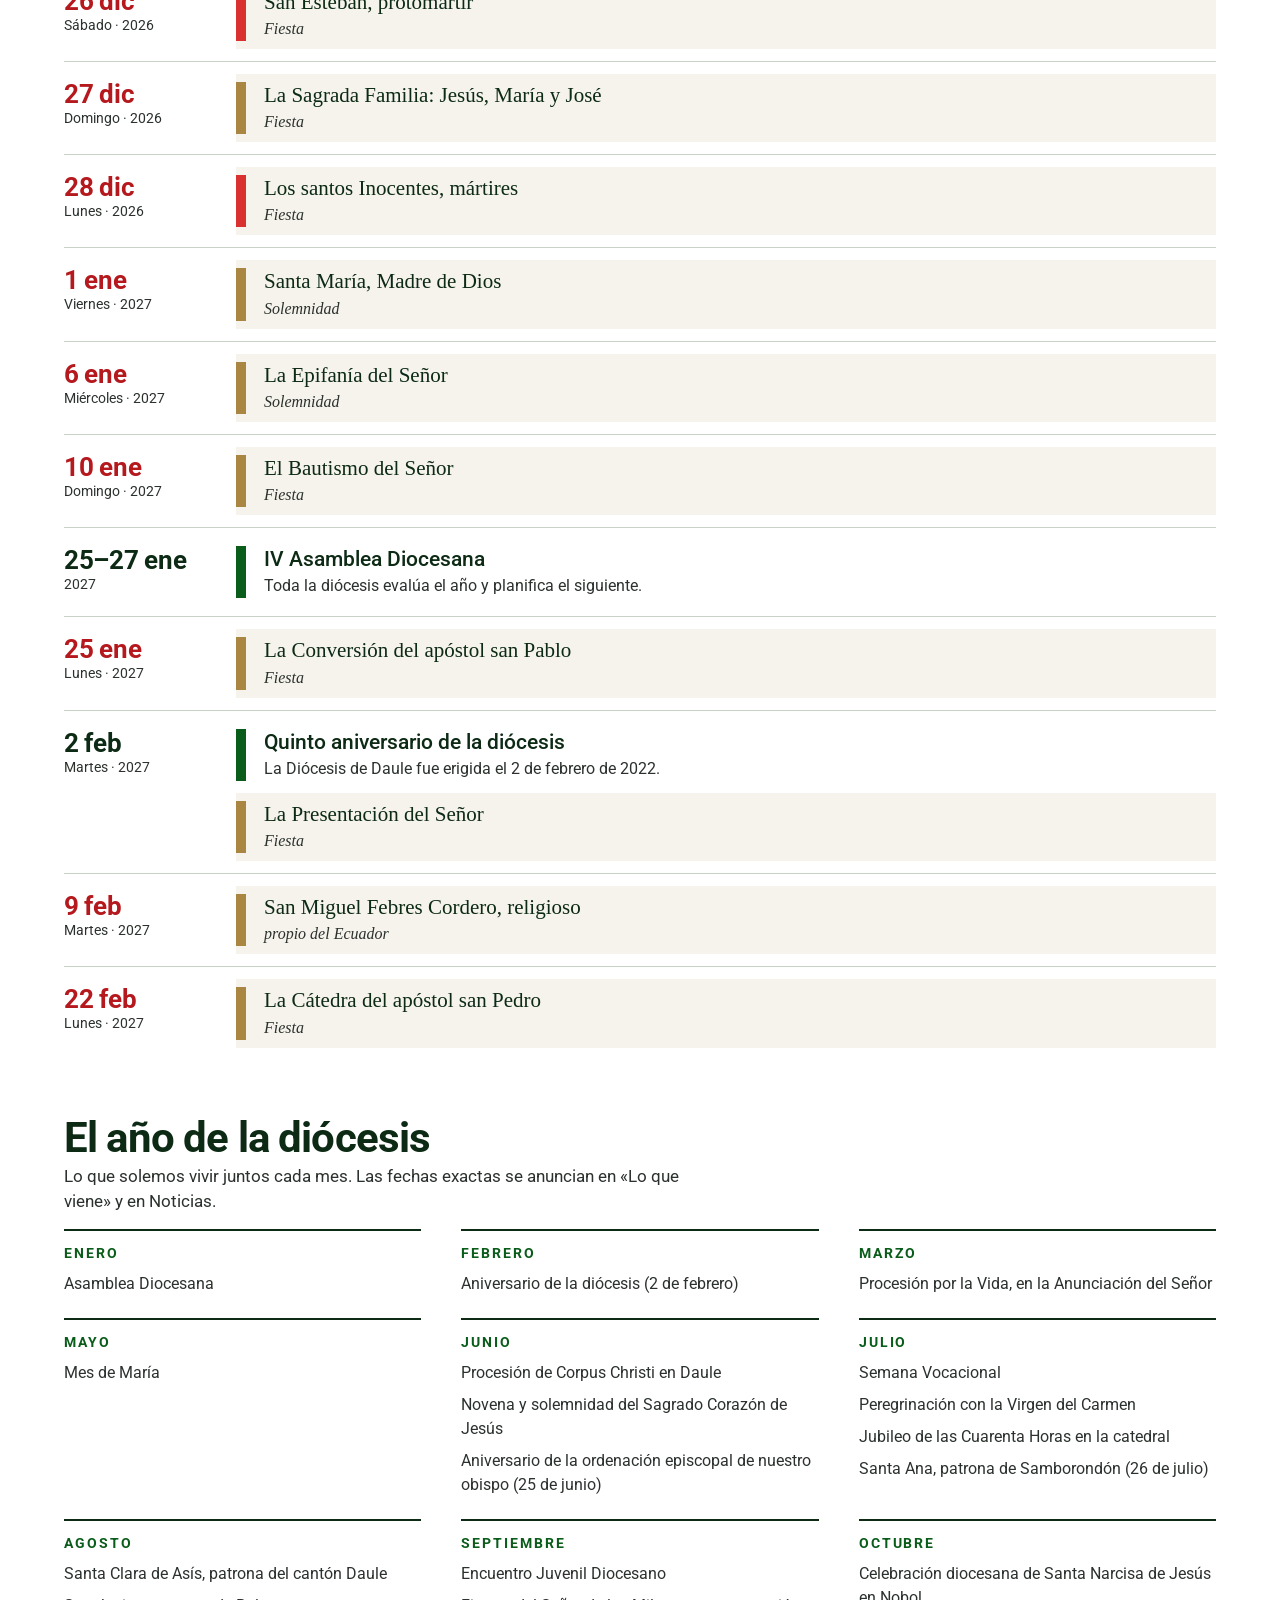
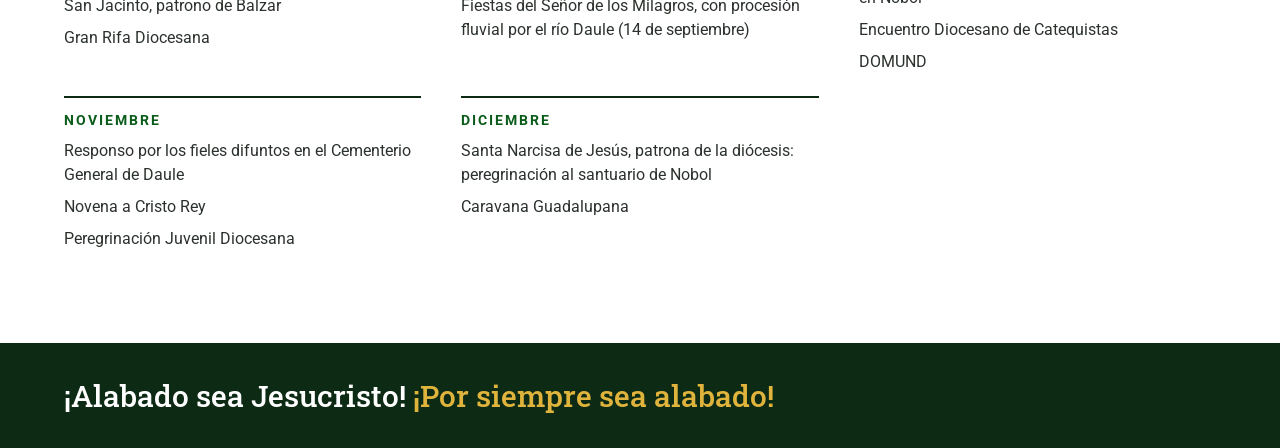
==== commit 18ec85f6: "Agenda: botones para ver actos de la diócesis, calendario litúrgico o ambos Co-Authored-By: Claude F" ====
--- a/agenda.html
+++ b/agenda.html
@@ -30,9 +30,11 @@
 .bajada { margin: 0 0 30px; max-width: 600px; }
 h2 { margin: 56px 0 4px; font-weight: 700; font-size: clamp(28px, 3.4vw, 42px); letter-spacing: -0.02em; color: var(--oscuro); line-height: 1.05; }
 .sub { margin: 0 0 14px; max-width: 620px; }
-.leyenda { display: flex; flex-wrap: wrap; gap: 6px 22px; font-size: 14px; margin: 0 0 6px; padding: 0; list-style: none; }
-.leyenda li { display: flex; align-items: center; gap: 8px; }
-.leyenda i { width: 14px; height: 14px; display: inline-block; }
+.leyenda { display: flex; flex-wrap: wrap; gap: 8px; margin: 0 0 12px; }
+.leyenda button { font: 500 15px 'Roboto', Arial, sans-serif; padding: 10px 14px; min-height: 44px; border: 2px solid var(--oscuro); background: var(--oscuro); color: #FFFFFF; cursor: pointer; display: flex; align-items: center; gap: 9px; }
+.leyenda button[aria-pressed="false"] { background: #FFFFFF; color: #6B736C; border-color: #B9C2B7; text-decoration: line-through; }
+.leyenda button:focus-visible { outline: 3px solid var(--oro); outline-offset: 2px; }
+.leyenda i { width: 14px; height: 14px; display: inline-block; flex: none; }
 .acto { display: grid; grid-template-columns: 150px minmax(0, 1fr); gap: 0 22px; border-top: 1px solid #C9D2C7; padding: 12px 0; align-items: start; }
 .acto .cuando { font-weight: 700; font-size: 26px; letter-spacing: -0.01em; color: var(--oscuro); line-height: 1.15; padding-top: 6px; }
 .acto.solo-liturgia .cuando { color: #B5191D; }
@@ -92,10 +94,10 @@
   <div class="ancho">
     <h2>Lo que viene</h2>
     <p class="sub">Los actos de la diócesis y las solemnidades y fiestas de los próximos tres meses.</p>
-    <ul class="leyenda">
-      <li><i style="background: #0A5C1A"></i>Acto de la diócesis</li>
-      <li><i style="background: #F6F3EC; border: 1px solid #B5191D"></i>Calendario litúrgico (la barra indica el color del día)</li>
-    </ul>
+    <div class="leyenda" role="group" aria-label="Qué mostrar">
+      <button type="button" data-tipo="diocesis" aria-pressed="true"><i style="background: #0A5C1A"></i>Actos de la diócesis</button>
+      <button type="button" data-tipo="liturgia" aria-pressed="true"><i style="background: #F6F3EC; border: 1px solid #B5191D"></i>Calendario litúrgico</button>
+    </div>
     <div id="viene"></div>
 
     <h2>El año de la diócesis</h2>
@@ -171,6 +173,19 @@
     return c;
   }
 
+  // Botones para ver solo la diócesis, solo el calendario litúrgico o ambos
+  var ver = { diocesis: true, liturgia: true };
+  var filtros = document.querySelectorAll('.leyenda button');
+  filtros.forEach(function (b) {
+    b.addEventListener('click', function () {
+      var t = b.dataset.tipo, otro = t === 'diocesis' ? 'liturgia' : 'diocesis';
+      ver[t] = !ver[t];
+      if (!ver[t] && !ver[otro]) ver[otro] = true;     // nunca se queda la lista vacía
+      filtros.forEach(function (x) { x.setAttribute('aria-pressed', String(ver[x.dataset.tipo])); });
+      pintar();
+    });
+  });
+
   function pintar() {
     var filas = [];
     (window.AGENDA || []).forEach(function (a) {
@@ -188,6 +203,7 @@
       else if (x.src === 'ec') linea.push('propio del Ecuador');
       filas.push({ d: new Date(f.getTime()), titulo: x.n, detalle: linea.join(' · '), tipo: 'liturgia', color: PUNTO[x.c], orden: 1 });
     }
+    filas = filas.filter(function (r) { return ver[r.tipo]; });
     filas.sort(function (a, b) { return a.d - b.d || a.orden - b.orden; });
 
     // Un solo bloque por fecha: lo que cae el mismo día va junto
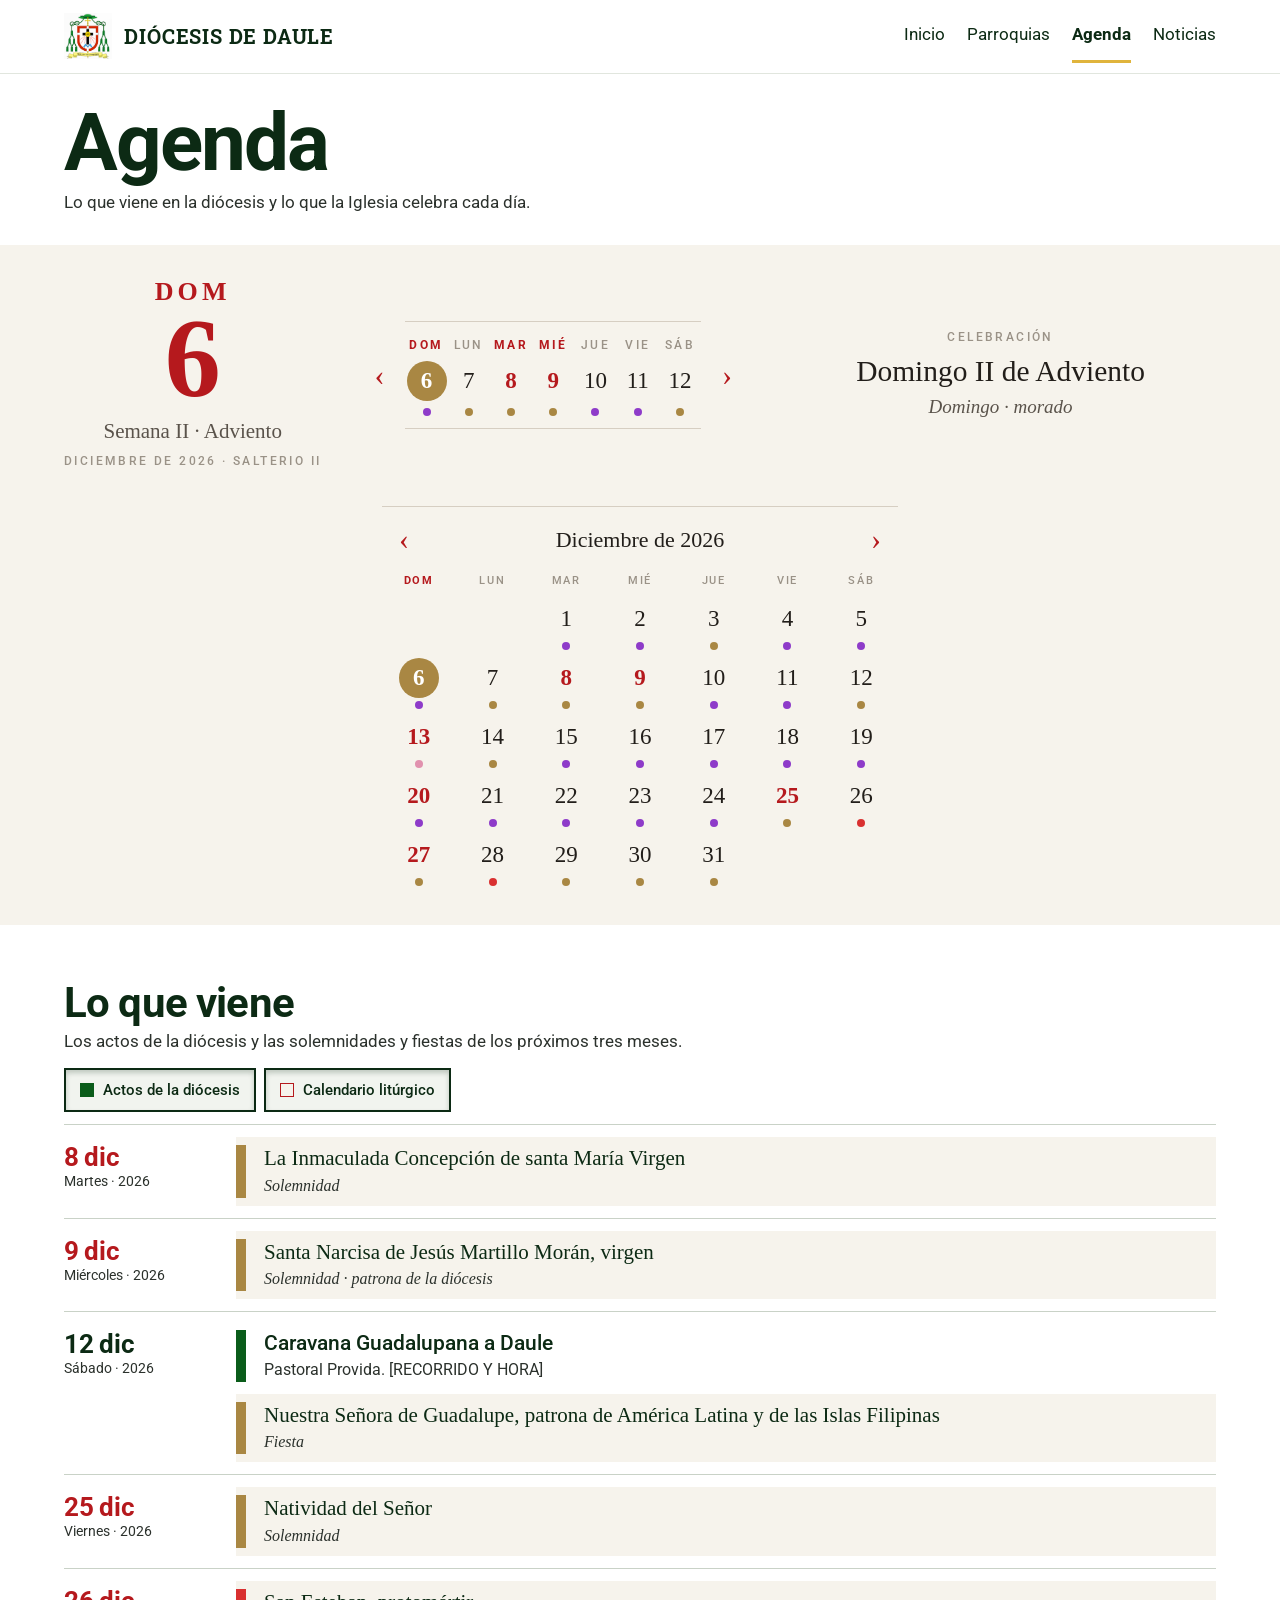
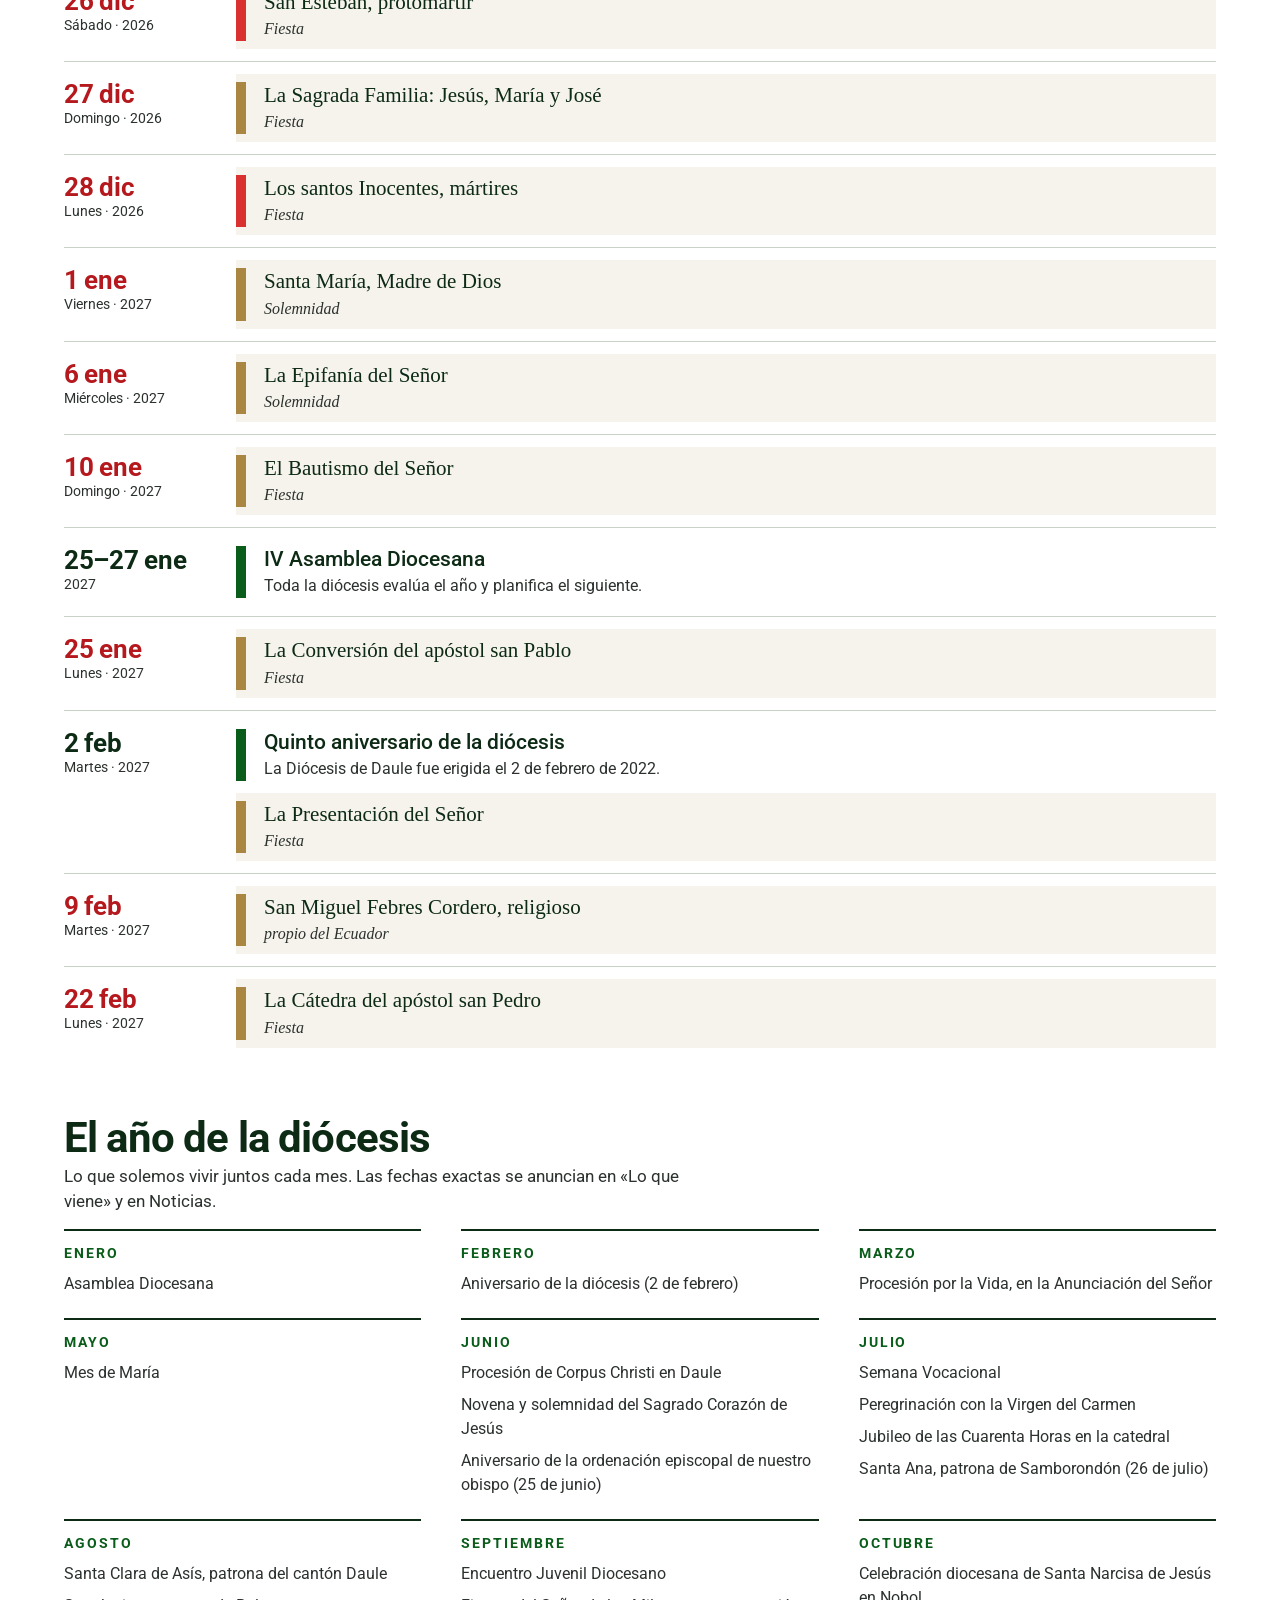
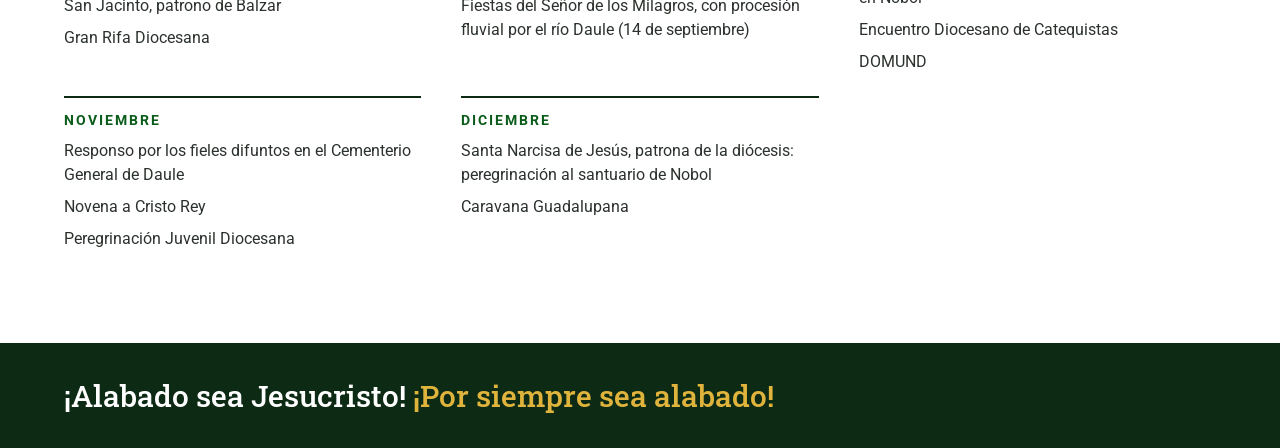
==== commit 8d161916: "Agenda: botones de filtro con marco, hundidos cuando están activos Co-Authored-By: Claude Fable 5.2 " ====
--- a/agenda.html
+++ b/agenda.html
@@ -31,8 +31,9 @@
 h2 { margin: 56px 0 4px; font-weight: 700; font-size: clamp(28px, 3.4vw, 42px); letter-spacing: -0.02em; color: var(--oscuro); line-height: 1.05; }
 .sub { margin: 0 0 14px; max-width: 620px; }
 .leyenda { display: flex; flex-wrap: wrap; gap: 8px; margin: 0 0 12px; }
-.leyenda button { font: 500 15px 'Roboto', Arial, sans-serif; padding: 10px 14px; min-height: 44px; border: 2px solid var(--oscuro); background: var(--oscuro); color: #FFFFFF; cursor: pointer; display: flex; align-items: center; gap: 9px; }
-.leyenda button[aria-pressed="false"] { background: #FFFFFF; color: #6B736C; border-color: #B9C2B7; text-decoration: line-through; }
+.leyenda button { font: 500 15px 'Roboto', Arial, sans-serif; padding: 10px 14px; min-height: 44px; border: 2px solid var(--oscuro); background: #F1F4EF; color: var(--oscuro); cursor: pointer; display: flex; align-items: center; gap: 9px; box-shadow: inset 0 3px 5px rgba(12, 42, 20, .22); }
+.leyenda button[aria-pressed="false"] { background: #FFFFFF; color: #6B736C; border-color: #B9C2B7; text-decoration: line-through; box-shadow: 0 2px 0 #B9C2B7; }
+.leyenda button[aria-pressed="false"] i { opacity: .45; }
 .leyenda button:focus-visible { outline: 3px solid var(--oro); outline-offset: 2px; }
 .leyenda i { width: 14px; height: 14px; display: inline-block; flex: none; }
 .acto { display: grid; grid-template-columns: 150px minmax(0, 1fr); gap: 0 22px; border-top: 1px solid #C9D2C7; padding: 12px 0; align-items: start; }
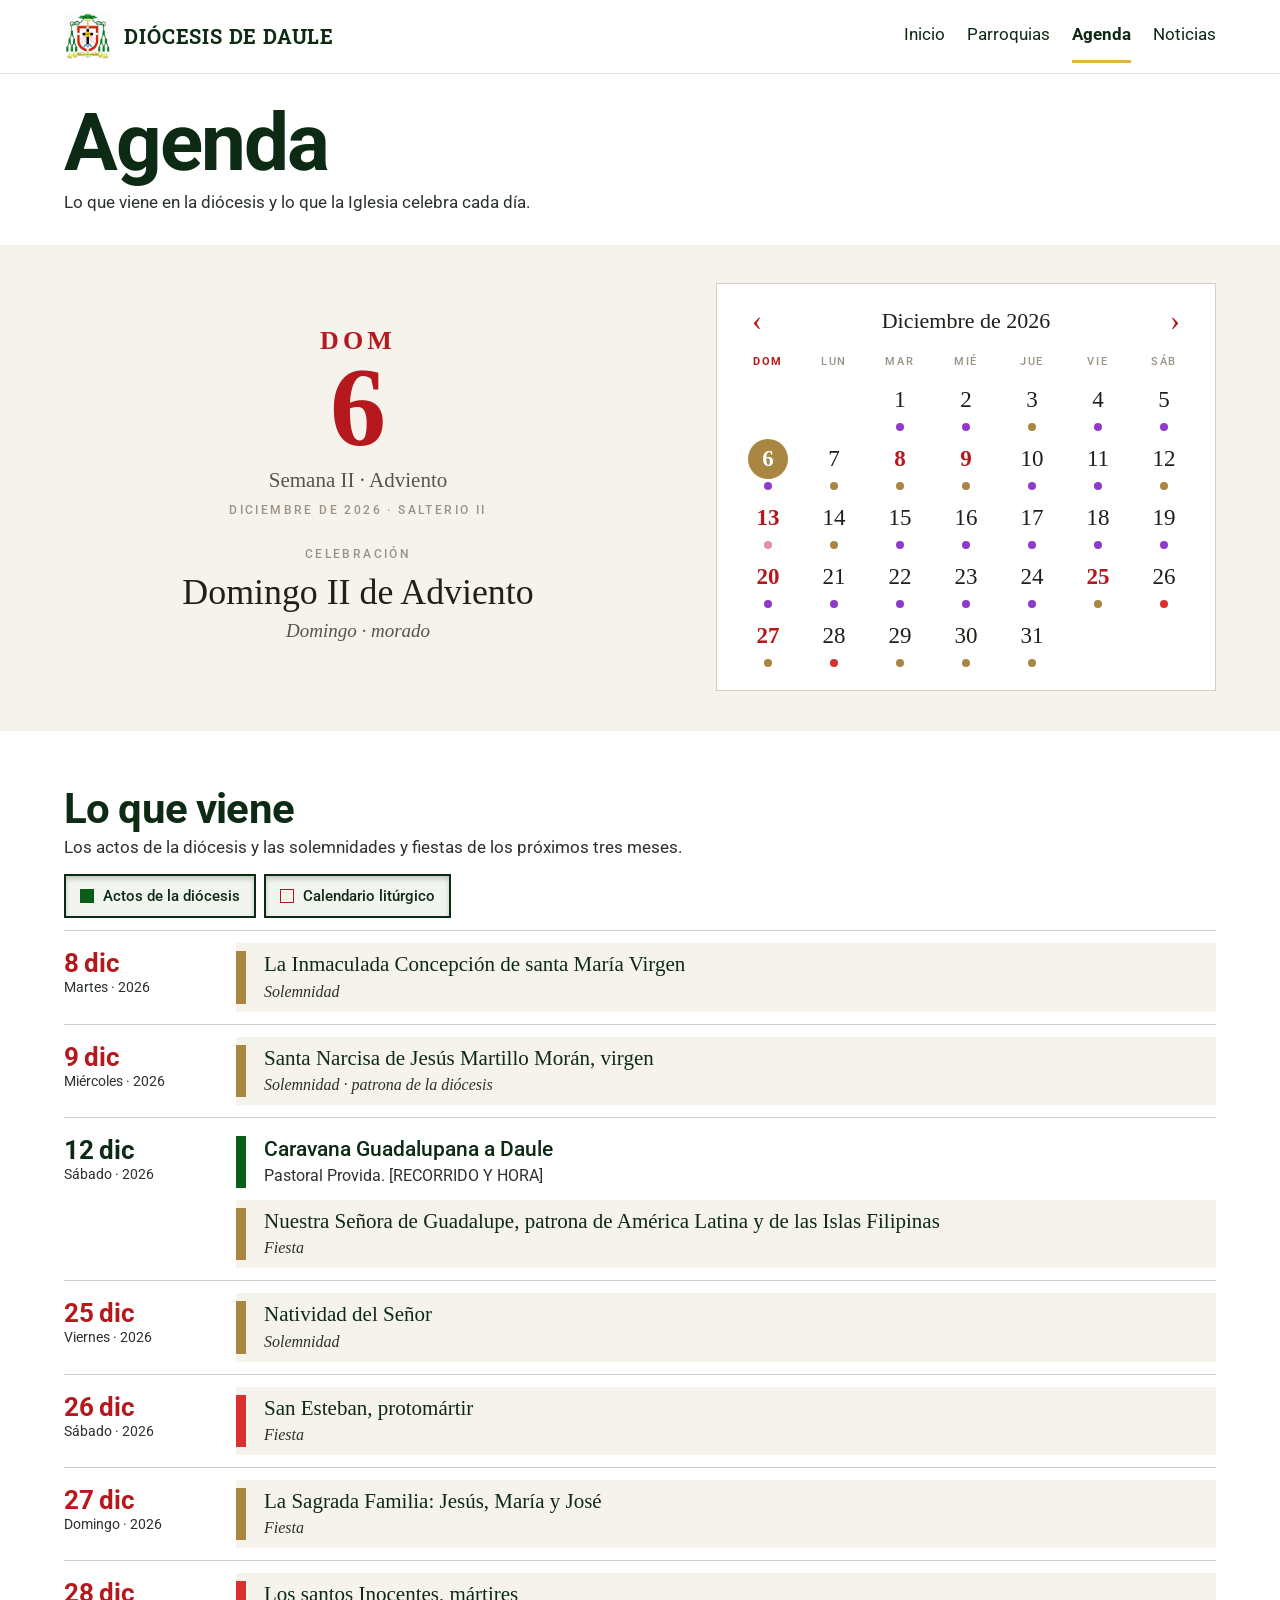
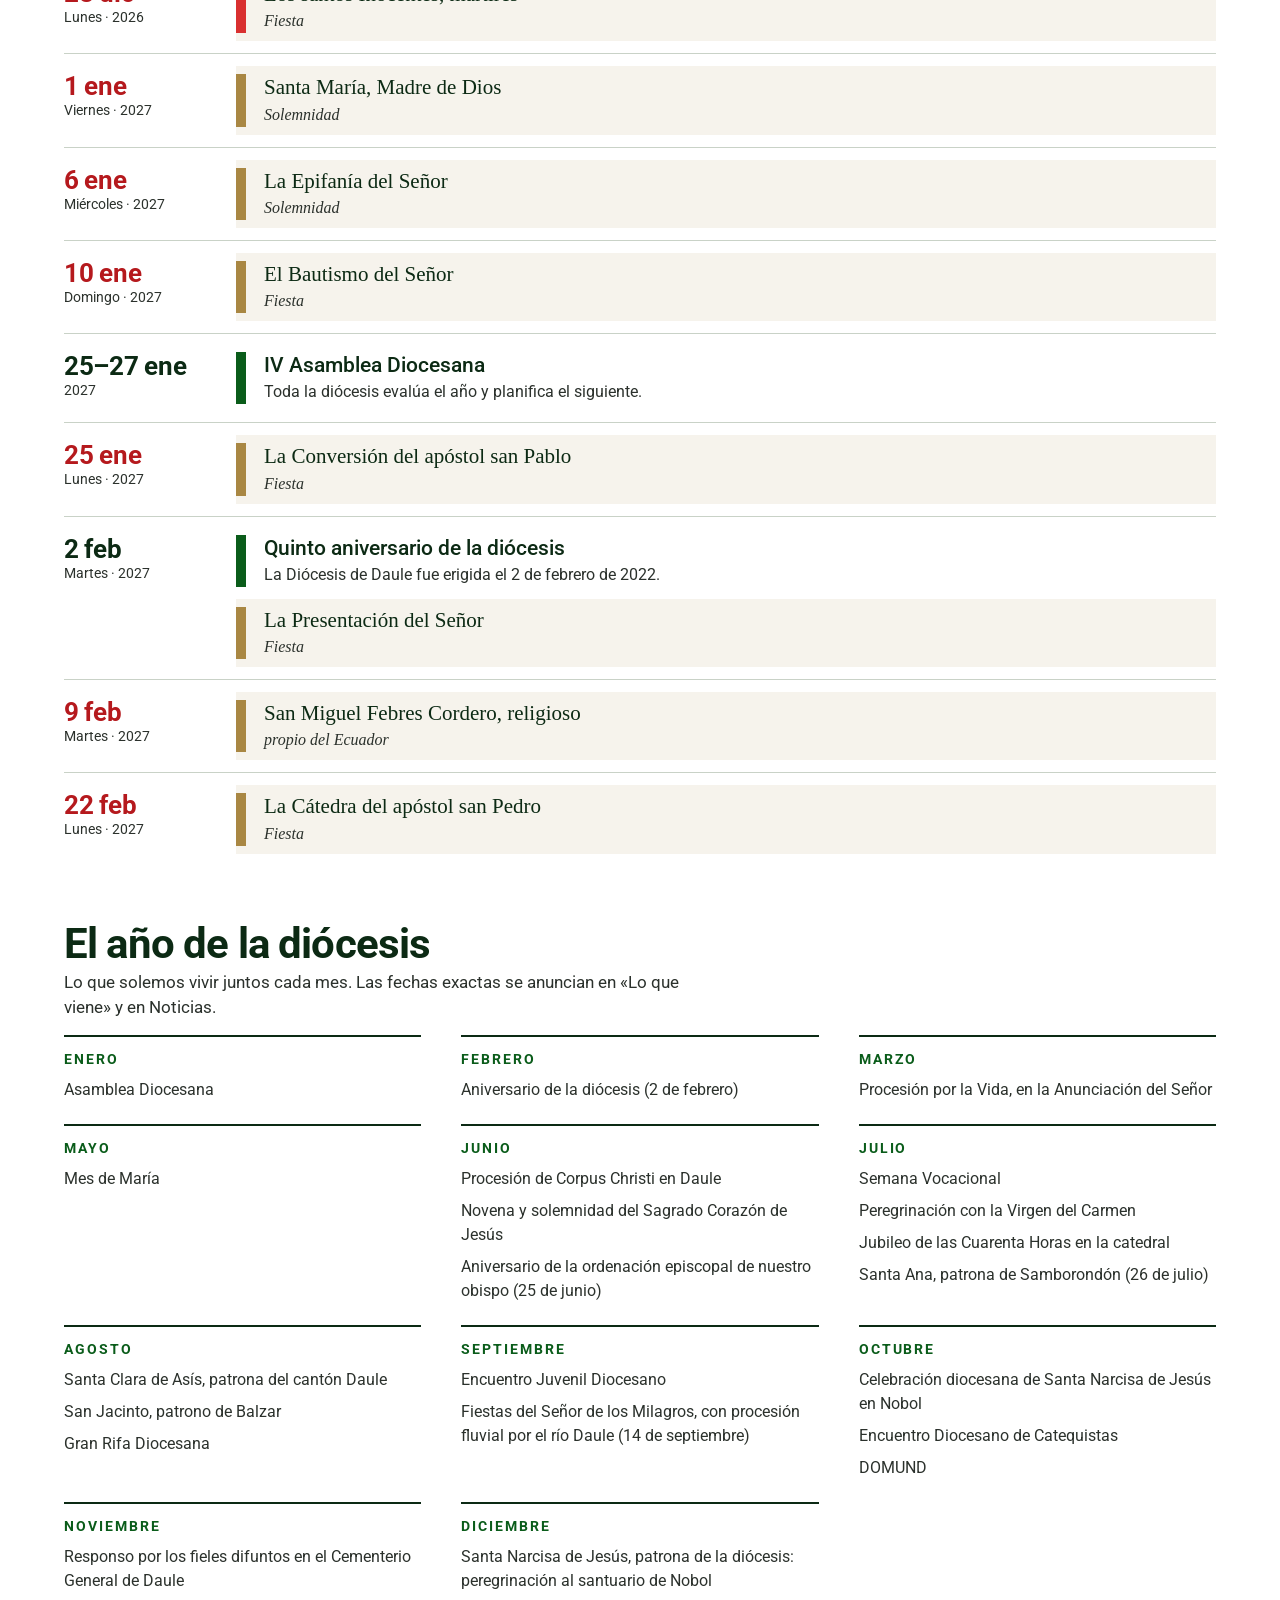
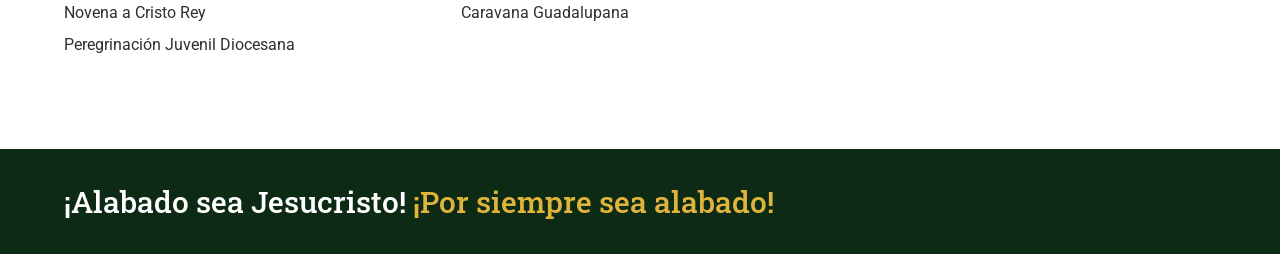
==== commit 9369c595: "Agenda: el día a la izquierda y el mes a la derecha, sin la tira de la semana Co-Authored-By: Claude" ====
--- a/agenda.html
+++ b/agenda.html
@@ -87,9 +87,13 @@
   </div>
 
   <div class="hoja">
-    <aside data-hoja hidden aria-label="Calendario litúrgico"></aside>
-    <div class="hoja-deldia" id="del-dia" hidden></div>
-    <div class="hoja-mesbox" data-mes aria-label="Calendario del mes"></div>
+    <div class="hoja-dos">
+      <div>
+        <aside data-hoja="sin-semana" hidden aria-label="Calendario litúrgico"></aside>
+        <div class="hoja-deldia" id="del-dia" hidden></div>
+      </div>
+      <div class="hoja-mesbox" data-mes aria-label="Calendario del mes"></div>
+    </div>
   </div>
 
   <div class="ancho">
--- a/css/hoja.css
+++ b/css/hoja.css
@@ -1,7 +1,7 @@
 /* Hoja del calendario litúrgico (aspecto de la hoja de Manna) */
 .hoja{background:#F6F3EC;font-family:'Palatino Linotype',Palatino,'Book Antiqua','URW Palladio L',Georgia,serif;color:#221E1A}
 .hoja[hidden]{display:none}
-.hoja-caja{max-width:1200px;margin:0 auto;padding:34px 24px 36px;display:grid;grid-template-columns:minmax(210px,auto) minmax(300px,1fr) minmax(0,1.1fr);gap:20px 36px;align-items:center}
+.hoja-caja{max-width:1200px;margin:0 auto;padding:34px 24px 36px;display:grid;grid-template-columns:minmax(210px,auto) minmax(380px,1.15fr) minmax(0,1fr);gap:20px 40px;align-items:center}
 .hoja-dia{text-align:center}
 .hoja-sem{color:#B5191D;font-weight:700;font-size:26px;letter-spacing:.16em;text-transform:uppercase;line-height:1}
 .hoja-num{color:#B5191D;font-weight:700;font-size:112px;line-height:.95}
@@ -24,7 +24,14 @@
 .hoja .hoy .tira-num{box-shadow:inset 0 0 0 2px #A98743}
 .hoja .sel .tira-num,.hoja .sel:hover .tira-num{background:#A98743!important;color:#FFFFFF!important;font-weight:700;box-shadow:none}
 /* Cuadrícula del mes */
-.hoja-mesbox{max-width:560px;margin:0 auto;padding:0 22px 34px}
+/* Agenda: el día a la izquierda, el mes a la derecha */
+.hoja-dos{max-width:1200px;margin:0 auto;padding:38px 24px 40px;display:grid;grid-template-columns:minmax(0,1fr) minmax(340px,500px);gap:30px 64px;align-items:center}
+.hoja-dos .hoja-caja{grid-template-columns:1fr;padding:0;gap:26px;max-width:none}
+.hoja-dos .hoja-nombre{font-size:clamp(26px,2.8vw,38px)}
+.hoja-dos .hoja-deldia{padding:22px 0 0;margin-top:24px;border-top:1.5px solid #D6CEC2;max-width:520px}
+.hoja-mesbox{background:#FFFFFF;border:1.5px solid #D6CEC2;padding:14px 18px 18px}
+.hoja-mesbox .mes-cab{border-top:0;padding-top:0}
+@media (max-width:860px){.hoja-dos{grid-template-columns:1fr;padding:28px 16px 30px;gap:26px}.hoja-mesbox{padding:10px 8px 14px}}
 .mes-cab{display:flex;align-items:center;justify-content:space-between;border-top:1.5px solid #D6CEC2;padding-top:10px}
 .mes-titulo{font-size:22px}.mes-titulo::first-letter{text-transform:uppercase}
 .mes-rejilla{display:grid;grid-template-columns:repeat(7,1fr);text-align:center;padding-top:6px}
@@ -34,7 +41,7 @@
 .mes-boton.hoy .tira-num{box-shadow:inset 0 0 0 2px #A98743}
 .mes-boton.sel .tira-num{background:#A98743!important;color:#FFFFFF!important;font-weight:700;box-shadow:none}
 .mes-vacio{text-align:center;font-style:italic;color:#6B645B;margin:10px 0 0}
-.hoja-deldia{max-width:560px;margin:0 auto;padding:0 22px 30px;text-align:center}
+.hoja-deldia{max-width:560px;margin:0 auto;text-align:center}
 .hoja-deldia p{margin:0}
 .hoja-deldia .hoja-rotulo{padding-bottom:4px}
 .hoja-deldia .acto-dia{font-size:20px}
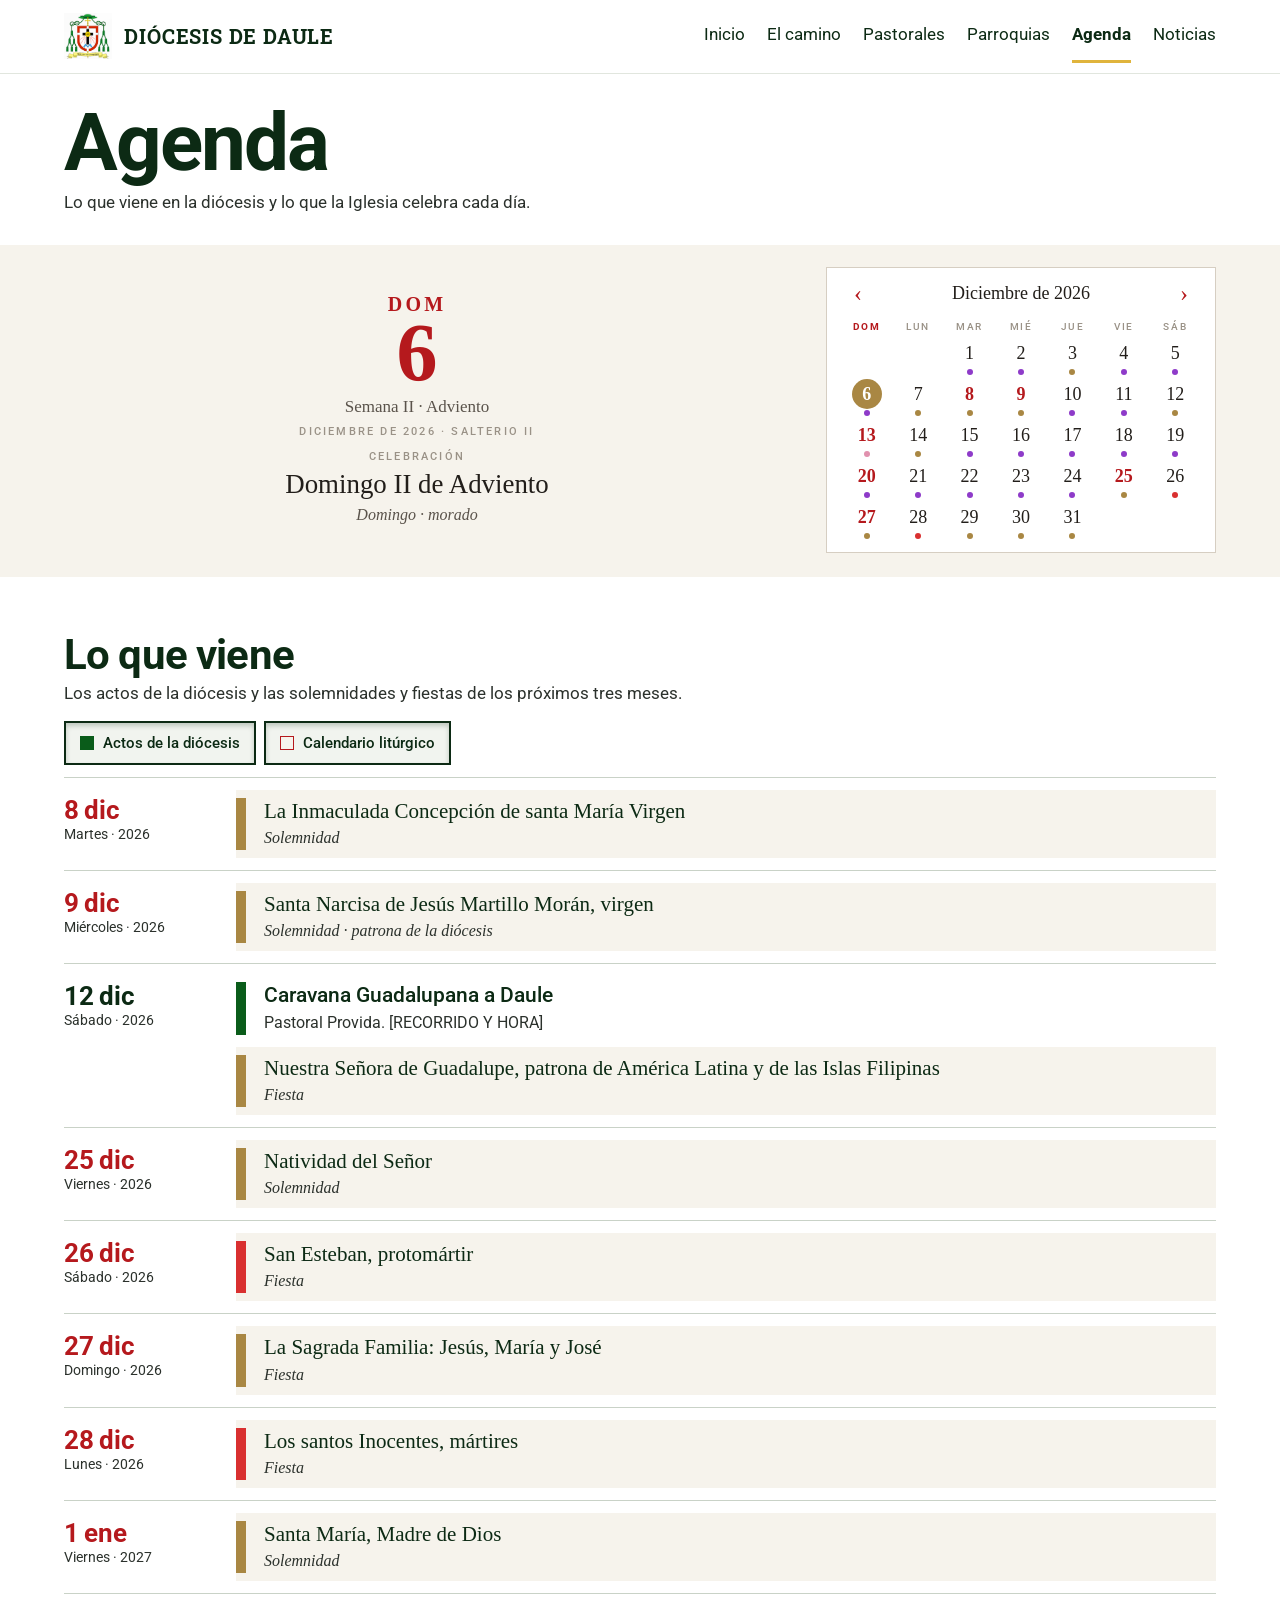
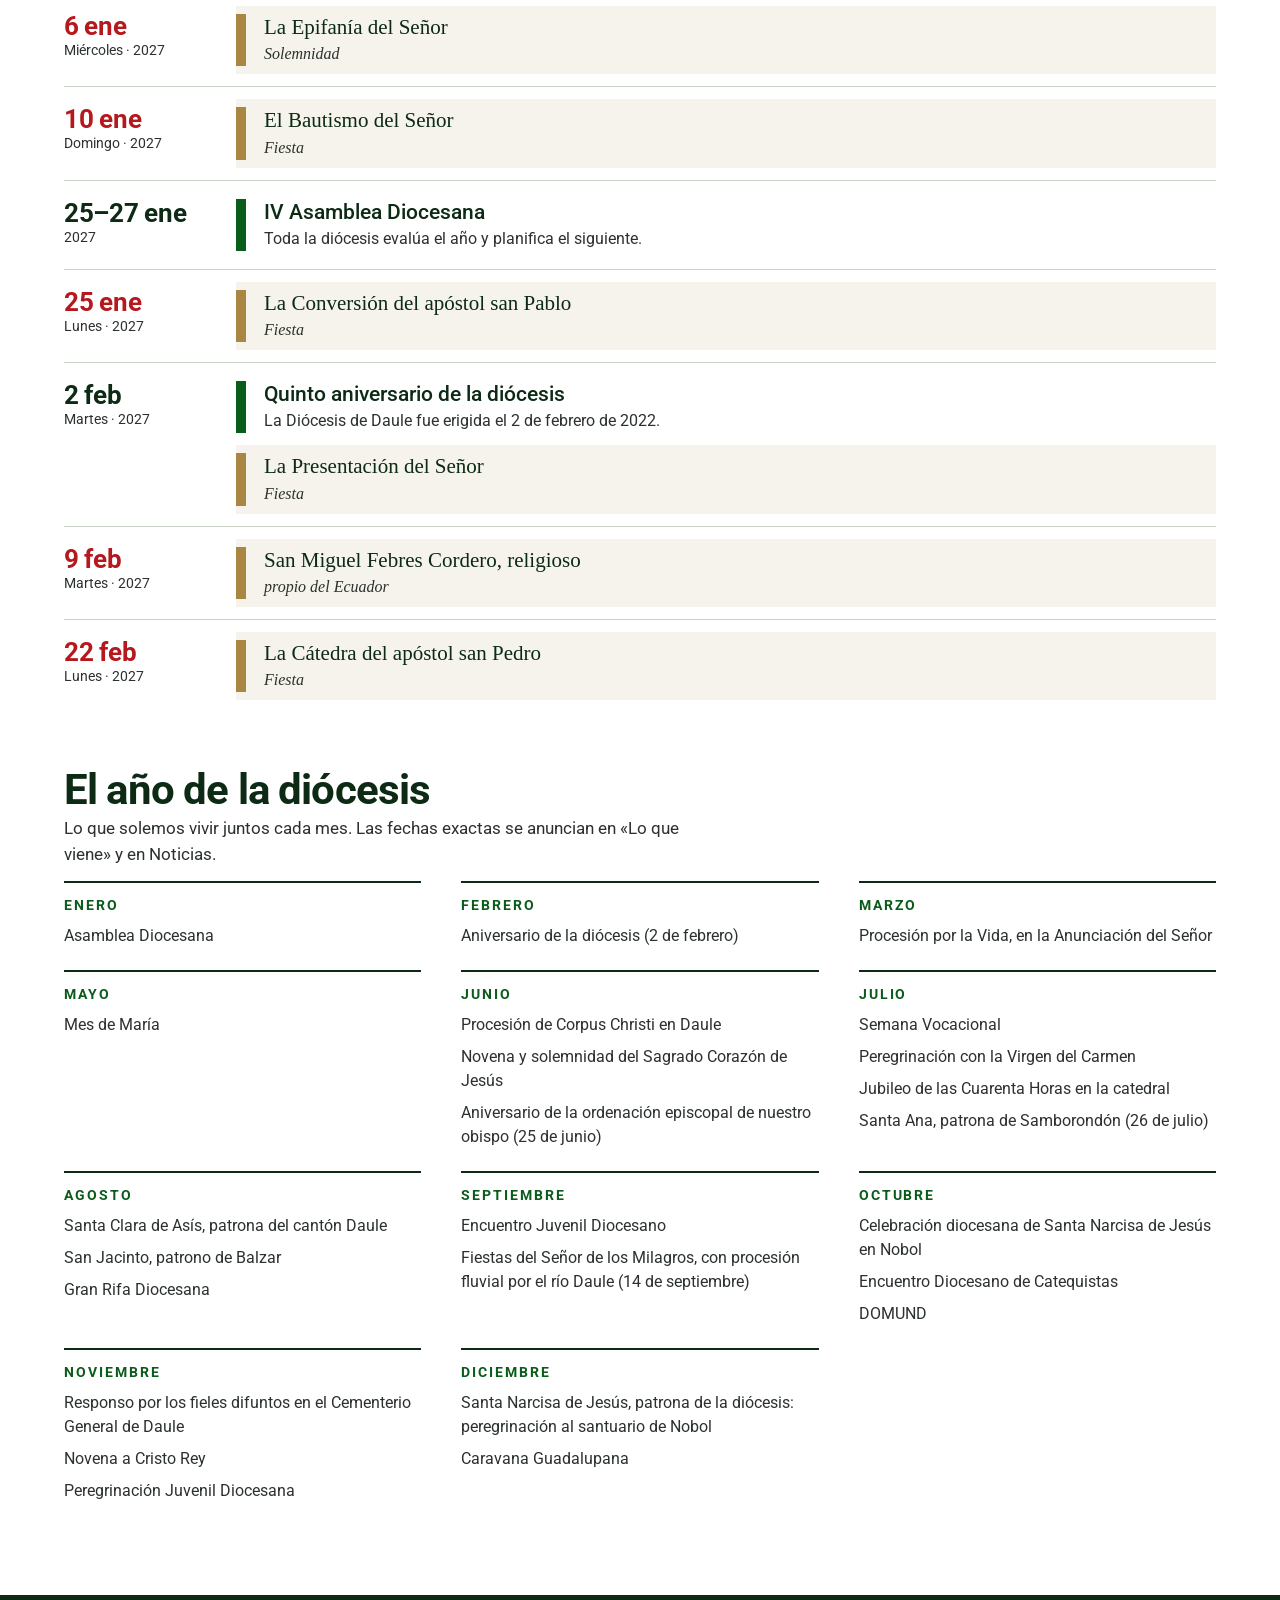
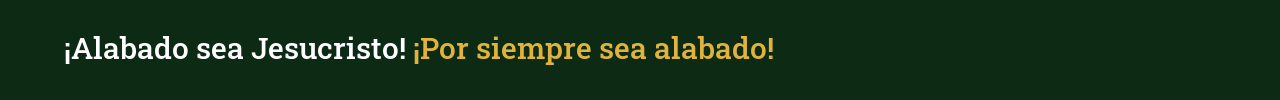
==== commit 081c2599: "El camino y Pastorales: cuatro pasos y una ficha para cada pastoral, movimiento y obra Co-Authored-B" ====
--- a/agenda.html
+++ b/agenda.html
@@ -23,8 +23,8 @@
 header .ancho { display: flex; align-items: center; justify-content: space-between; gap: 16px; padding-top: 10px; padding-bottom: 10px; }
 .marca { display: flex; align-items: center; gap: 12px; text-decoration: none; color: var(--oscuro); font-family: 'Roboto Slab', serif; font-weight: 700; font-size: 20px; letter-spacing: 0.04em; }
 .marca img { height: 46px; width: auto; }
-header nav { display: flex; gap: 22px; flex-wrap: wrap; }
-header nav a { text-decoration: none; color: var(--oscuro); padding: 12px 0; }
+header nav { display: flex; gap: 22px; overflow-x: auto; }
+header nav a { text-decoration: none; color: var(--oscuro); padding: 12px 0; white-space: nowrap; }
 header nav a[aria-current] { font-weight: 700; border-bottom: 3px solid var(--oro); }
 h1 { margin: 30px 0 8px; font-weight: 700; font-size: clamp(40px, 7vw, 80px); line-height: 0.98; letter-spacing: -0.025em; color: var(--oscuro); }
 .bajada { margin: 0 0 30px; max-width: 600px; }
@@ -58,7 +58,7 @@
 footer p { margin: 0; padding: 30px 0; font-family: 'Roboto Slab', serif; font-weight: 500; font-size: clamp(20px, 3vw, 30px); }
 footer span { color: var(--oro); }
 @media (max-width: 760px) {
-  header nav { gap: 12px; font-size: 14px; flex-wrap: nowrap; }
+  header nav { gap: 12px; font-size: 14px; }
   .marca span { display: none; }
   .acto { grid-template-columns: 1fr; gap: 4px; }
   .acto .cuando { font-size: 20px; padding-top: 0; }
@@ -73,6 +73,8 @@
     <a class="marca" href="index.html"><img src="img/escudo.png" alt="Diócesis de Daule"> <span>DIÓCESIS DE DAULE</span></a>
     <nav aria-label="Principal">
       <a href="index.html">Inicio</a>
+      <a href="camino.html">El camino</a>
+      <a href="pastorales.html">Pastorales</a>
       <a href="parroquias.html">Parroquias</a>
       <a href="agenda.html" aria-current="page">Agenda</a>
       <a href="noticias.html">Noticias</a>
--- a/css/hoja.css
+++ b/css/hoja.css
@@ -1,7 +1,11 @@
 /* Hoja del calendario litúrgico (aspecto de la hoja de Manna) */
 .hoja{background:#F6F3EC;font-family:'Palatino Linotype',Palatino,'Book Antiqua','URW Palladio L',Georgia,serif;color:#221E1A}
 .hoja[hidden]{display:none}
-.hoja-caja{max-width:1200px;margin:0 auto;padding:34px 24px 36px;display:grid;grid-template-columns:minmax(210px,auto) minmax(380px,1.15fr) minmax(0,1fr);gap:20px 40px;align-items:center}
+.hoja-caja{max-width:1200px;margin:0 auto;padding:34px 24px 36px;display:grid;grid-template-columns:270px minmax(380px,1.15fr) minmax(0,1fr);gap:20px 40px;align-items:start;min-height:268px}
+/* Columnas fijas: al cambiar de semana, flechas y días no se mueven de sitio */
+@media (min-width:1001px){.hoja-caja>.hoja-nav{margin-top:52px}.hoja-caja>.hoja-cel{margin-top:44px}}
+.hoja-dos .hoja-caja{min-height:0}
+.hoja-dos .hoja-caja>.hoja-cel{margin-top:0}
 .hoja-dia{text-align:center}
 .hoja-sem{color:#B5191D;font-weight:700;font-size:26px;letter-spacing:.16em;text-transform:uppercase;line-height:1}
 .hoja-num{color:#B5191D;font-weight:700;font-size:112px;line-height:.95}
@@ -31,6 +35,27 @@
 .hoja-dos .hoja-deldia{padding:22px 0 0;margin-top:24px;border-top:1.5px solid #D6CEC2;max-width:520px}
 .hoja-mesbox{background:#FFFFFF;border:1.5px solid #D6CEC2;padding:14px 18px 18px}
 .hoja-mesbox .mes-cab{border-top:0;padding-top:0}
+/* Agenda: todo el bloque un 25 % más pequeño */
+.hoja-dos{padding-top:22px;padding-bottom:24px;grid-template-columns:minmax(0,1fr) minmax(300px,390px);gap:20px 56px}
+.hoja-dos .hoja-caja{gap:8px}
+.hoja-dos .hoja-sem{font-size:20px}
+.hoja-dos .hoja-num{font-size:82px}
+.hoja-dos .hoja-tiempo{font-size:17px;padding-top:2px}
+.hoja-dos .hoja-mes,.hoja-dos .hoja-rotulo{font-size:11px}
+.hoja-dos .hoja-volver{margin-top:4px!important;padding:6px!important;font-size:12px!important}
+.hoja-dos .hoja-nombre{font-size:clamp(21px,2.1vw,28px);padding:4px 0 2px}
+.hoja-dos .hoja-grado{font-size:16px}
+.hoja-dos .hoja-nota{font-size:14px;padding-top:4px}
+.hoja-dos .hoja-deldia{padding-top:12px;margin-top:14px}
+.hoja-dos .acto-dia{font-size:17px}
+.hoja-dos .acto-dia small{font-size:14px}
+.hoja-mesbox{padding:8px 14px 10px}
+.hoja-mesbox .mes-titulo{font-size:18px}
+.hoja-mesbox .hoja-flecha{flex-basis:34px;width:34px;height:34px;font-size:24px!important}
+.hoja-mesbox .mes-dia{font-size:10px;padding:3px 0}
+.hoja-mesbox .mes-boton{gap:1px;padding:1px 0 3px!important}
+.hoja-mesbox .tira-num{font-size:18px;width:30px;height:30px;line-height:30px}
+.hoja-mesbox .tira-punto{width:6px;height:6px}
 @media (max-width:860px){.hoja-dos{grid-template-columns:1fr;padding:28px 16px 30px;gap:26px}.hoja-mesbox{padding:10px 8px 14px}}
 .mes-cab{display:flex;align-items:center;justify-content:space-between;border-top:1.5px solid #D6CEC2;padding-top:10px}
 .mes-titulo{font-size:22px}.mes-titulo::first-letter{text-transform:uppercase}
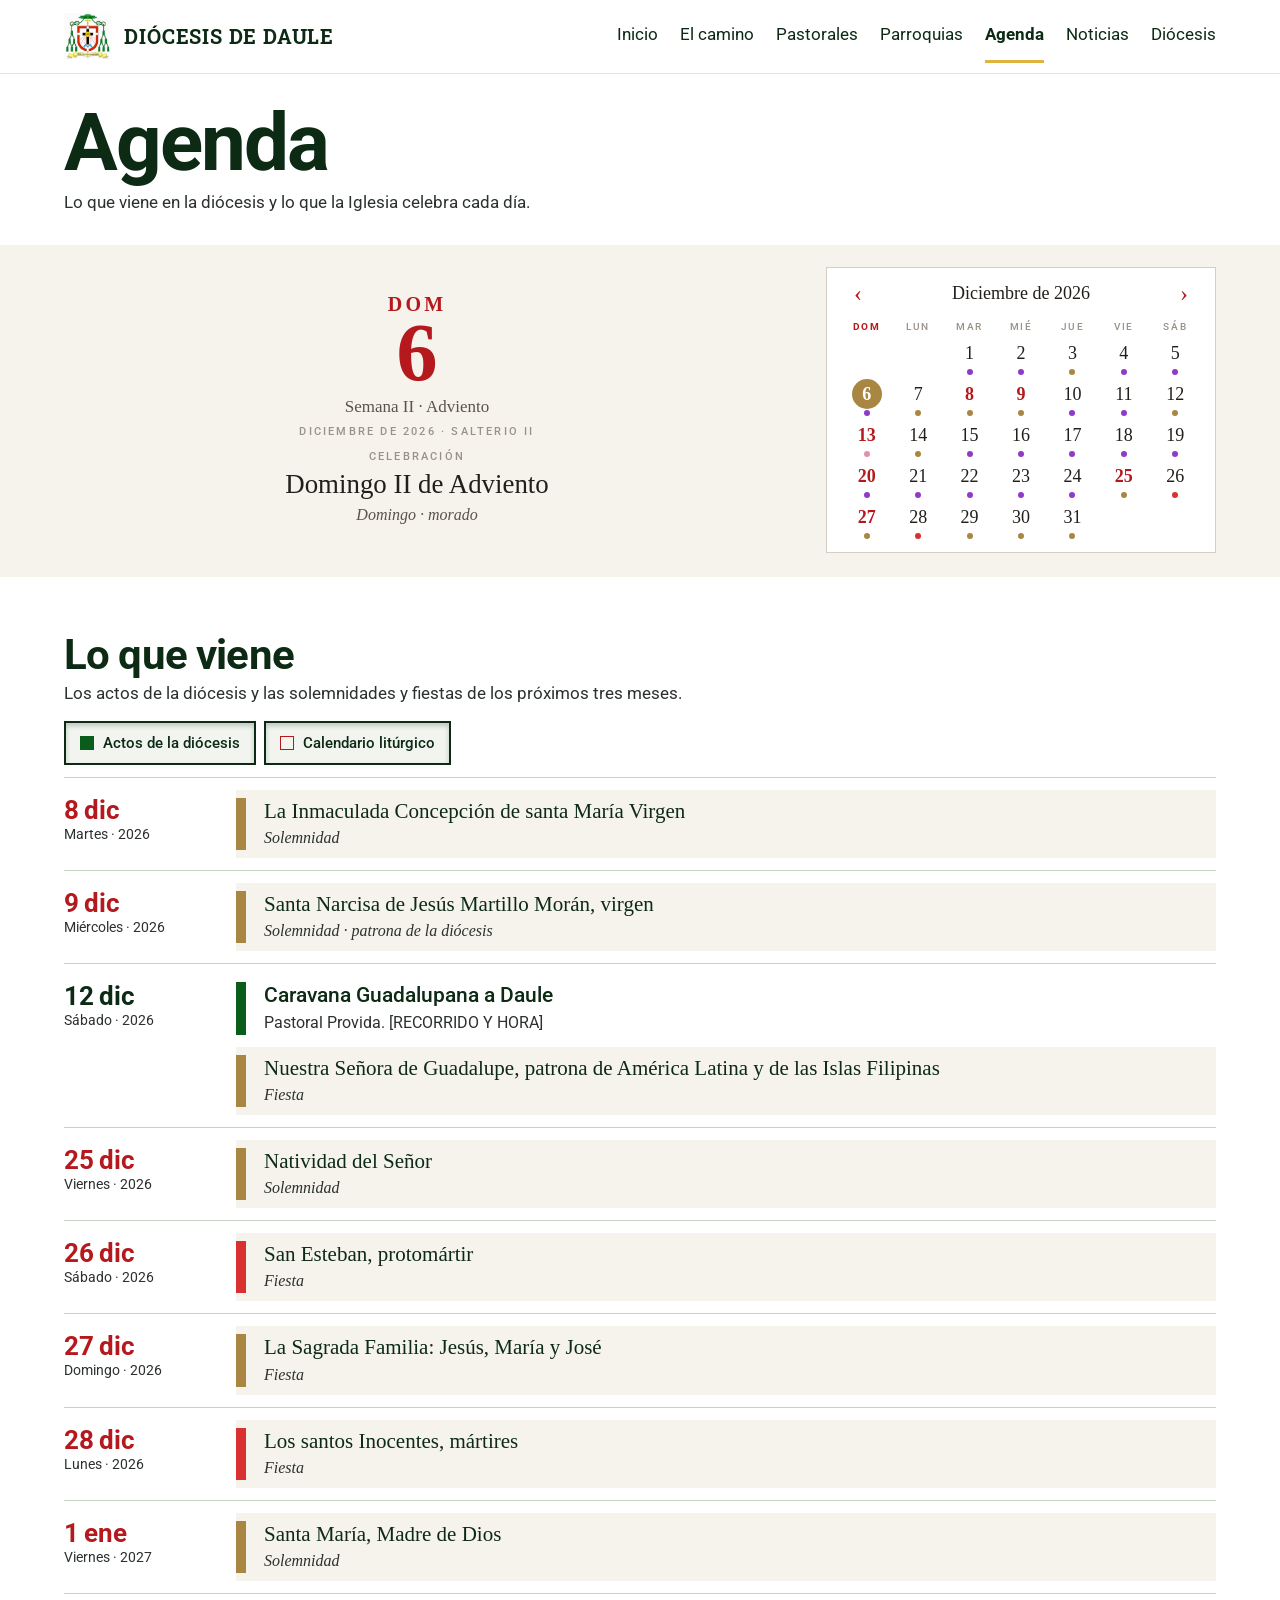
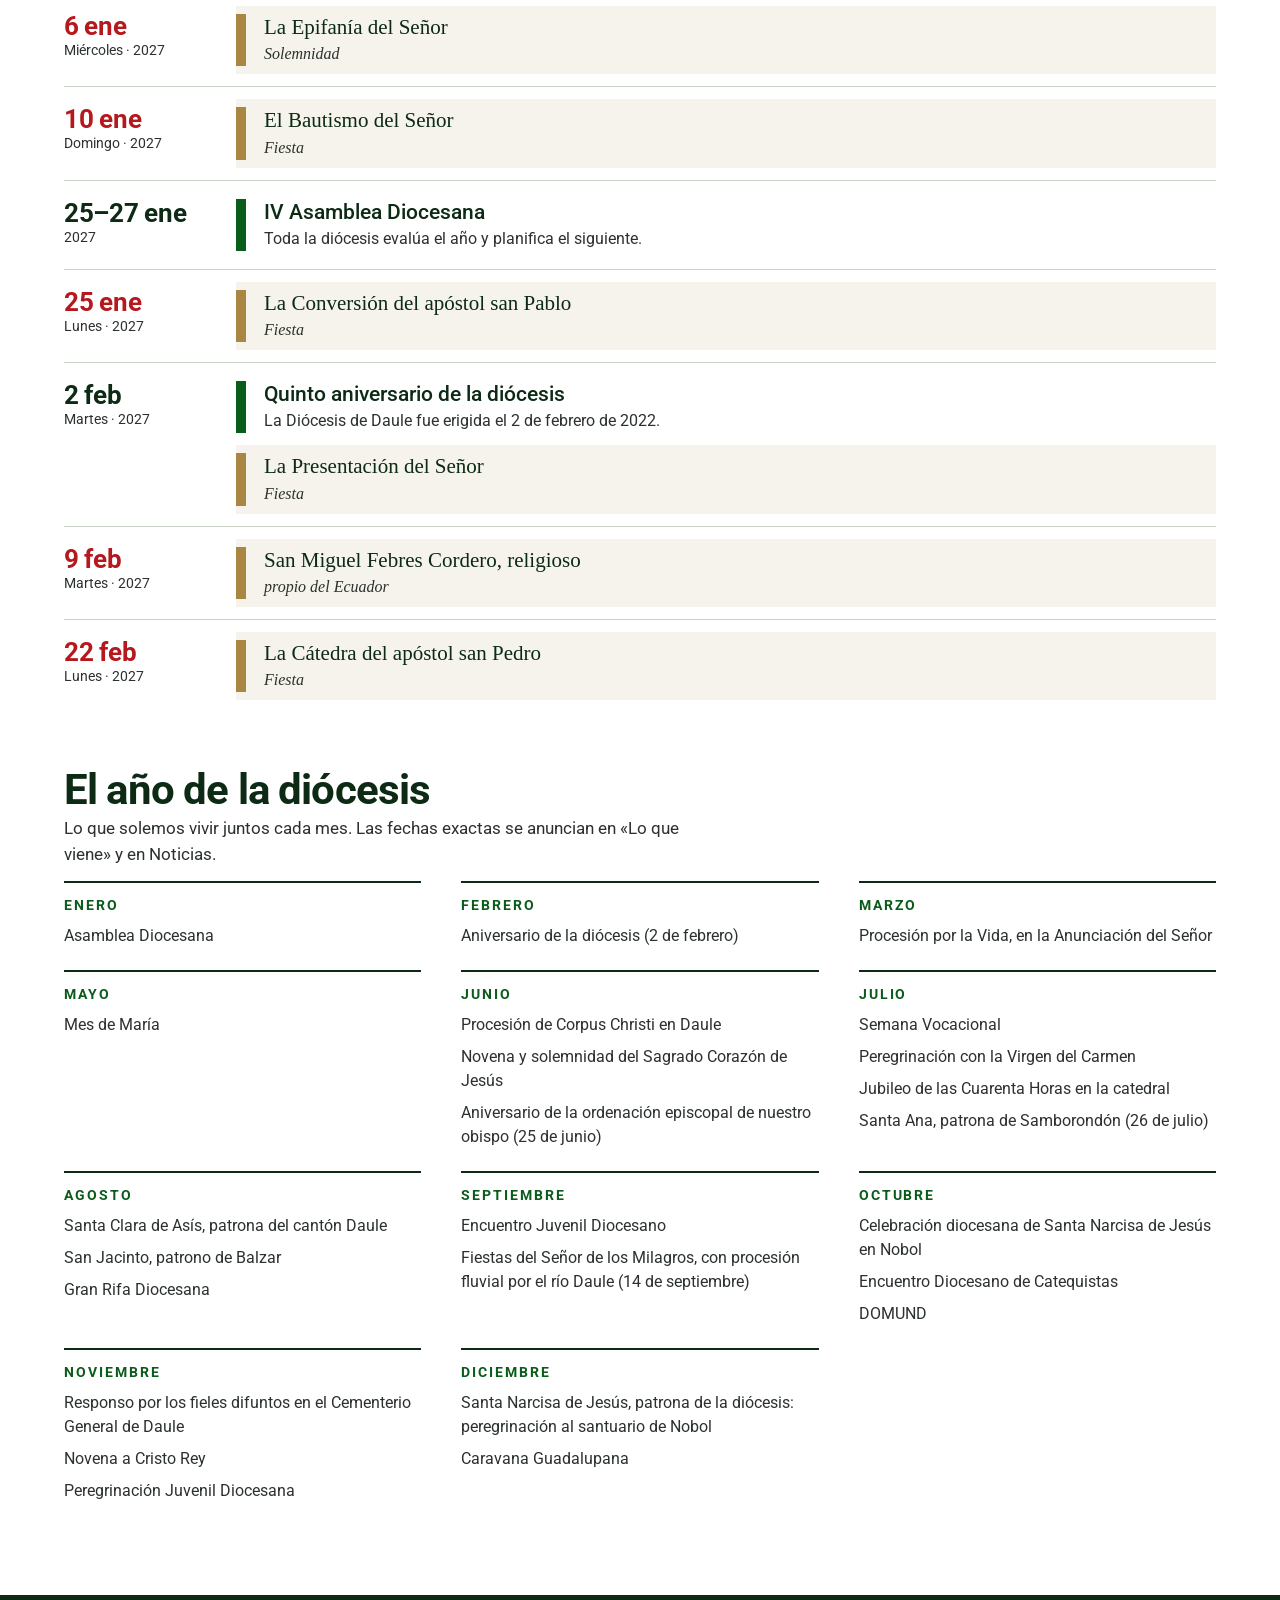
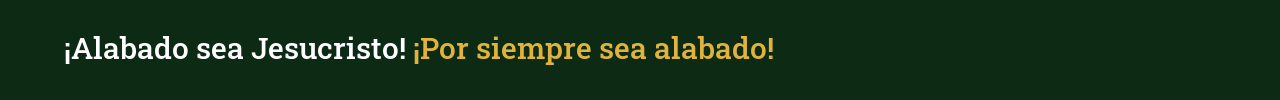
==== commit 688bfbaa: "Página Diócesis: obispo, patrona, catedral, historia, asambleas y curia Co-Authored-By: Claude Fable" ====
--- a/agenda.html
+++ b/agenda.html
@@ -78,6 +78,7 @@
       <a href="parroquias.html">Parroquias</a>
       <a href="agenda.html" aria-current="page">Agenda</a>
       <a href="noticias.html">Noticias</a>
+      <a href="diocesis.html">Diócesis</a>
     </nav>
   </div>
 </header>
